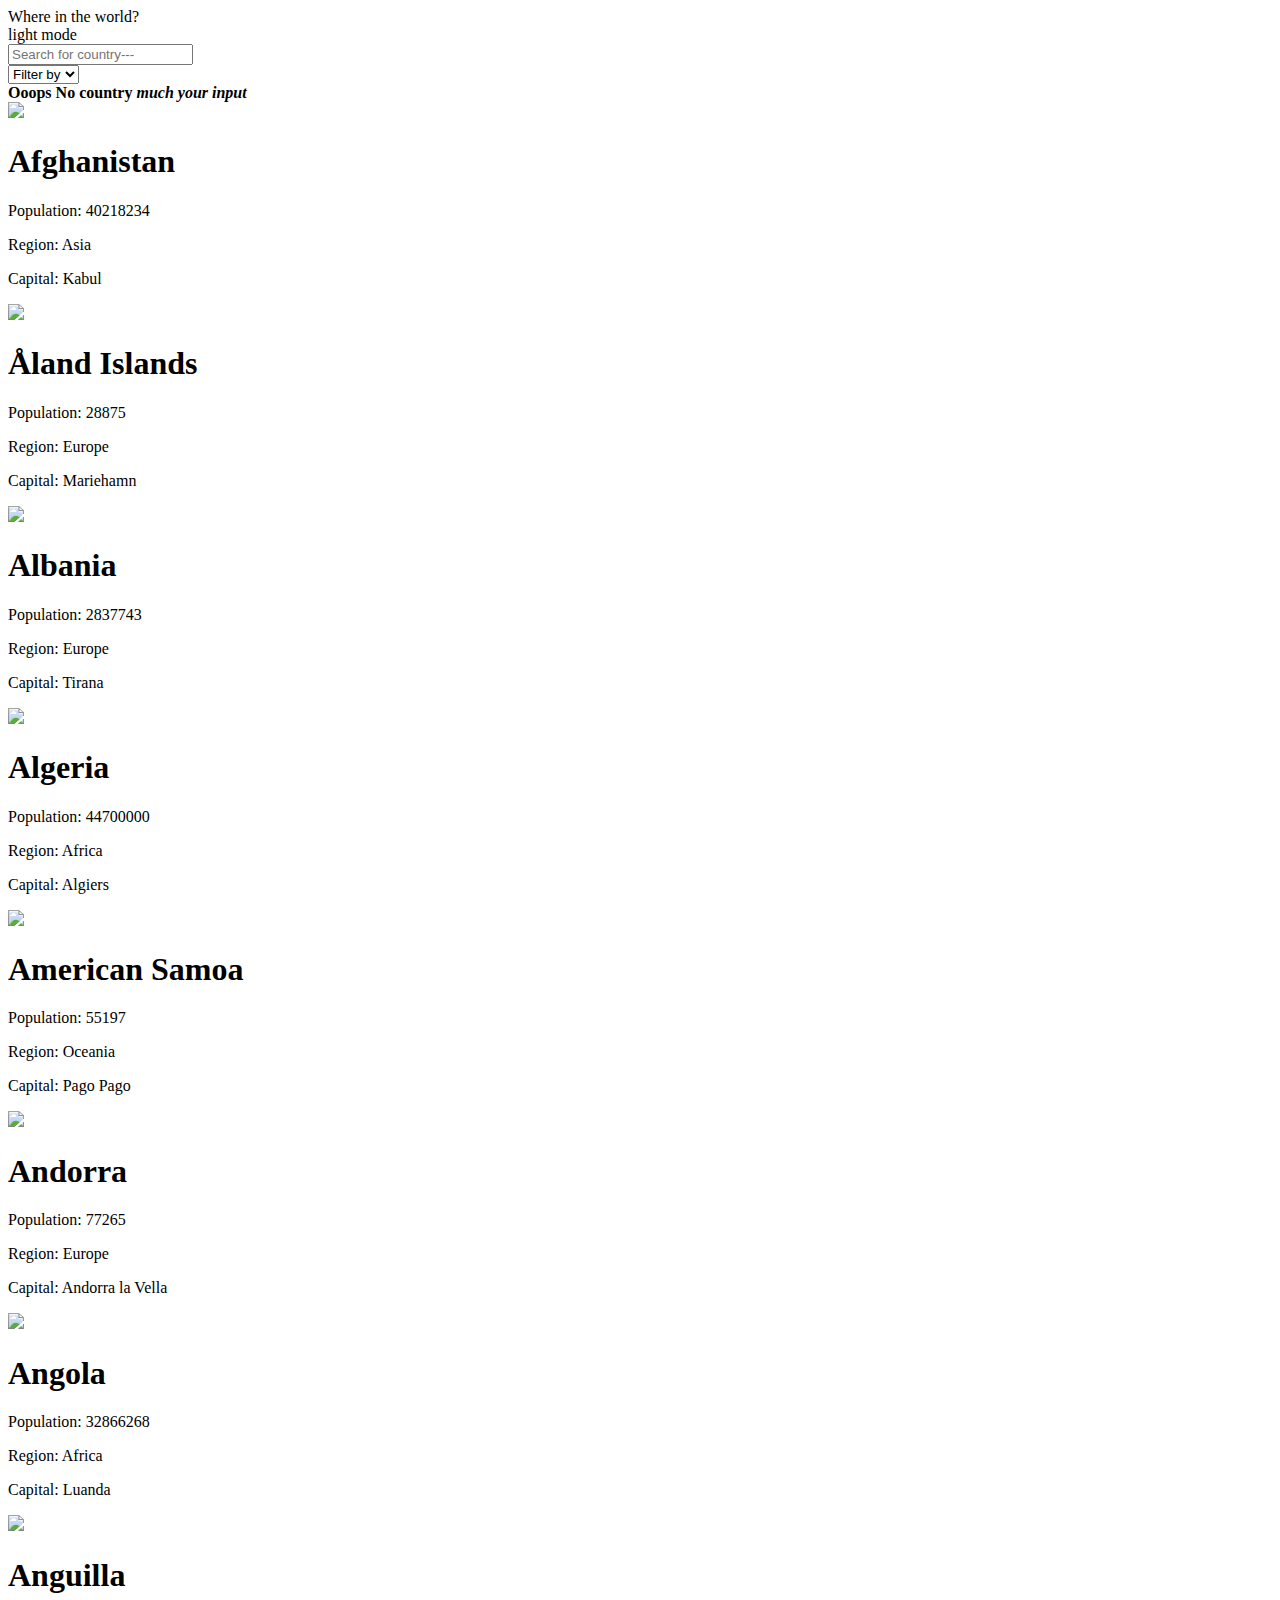
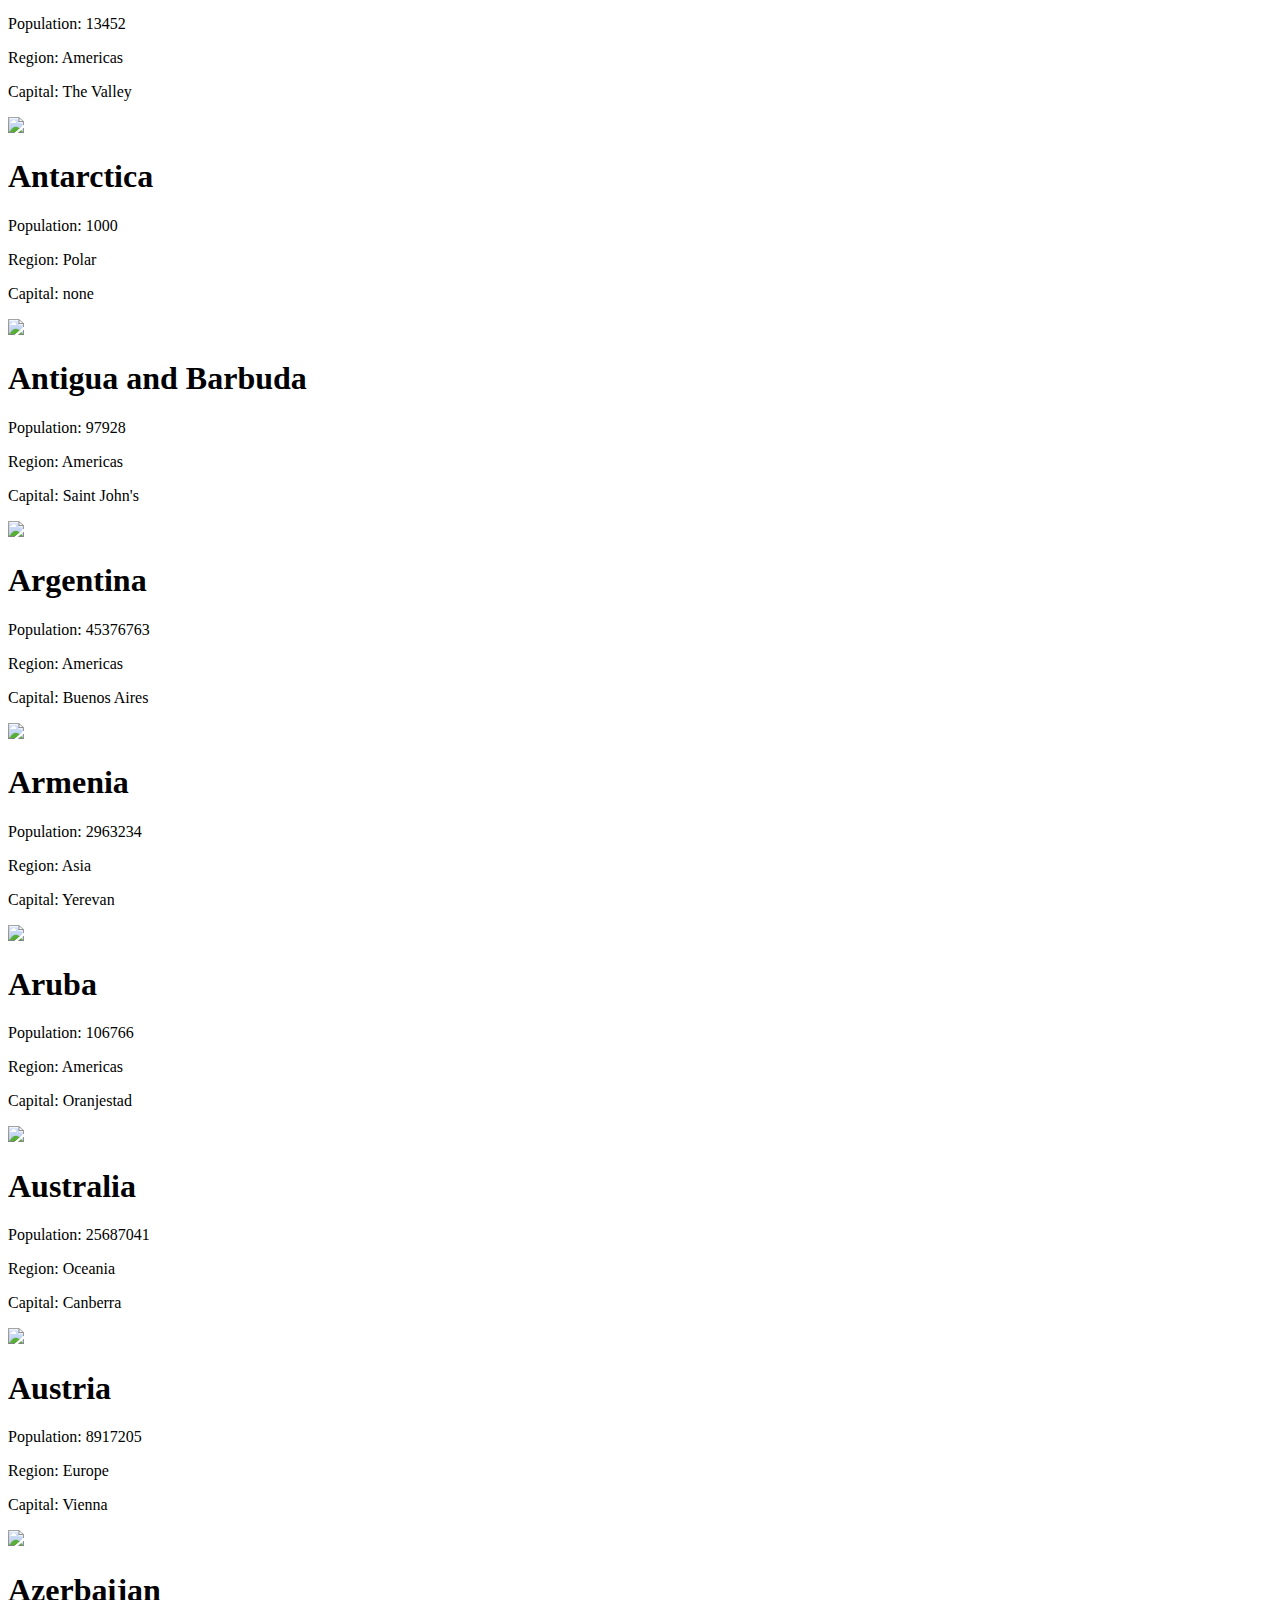
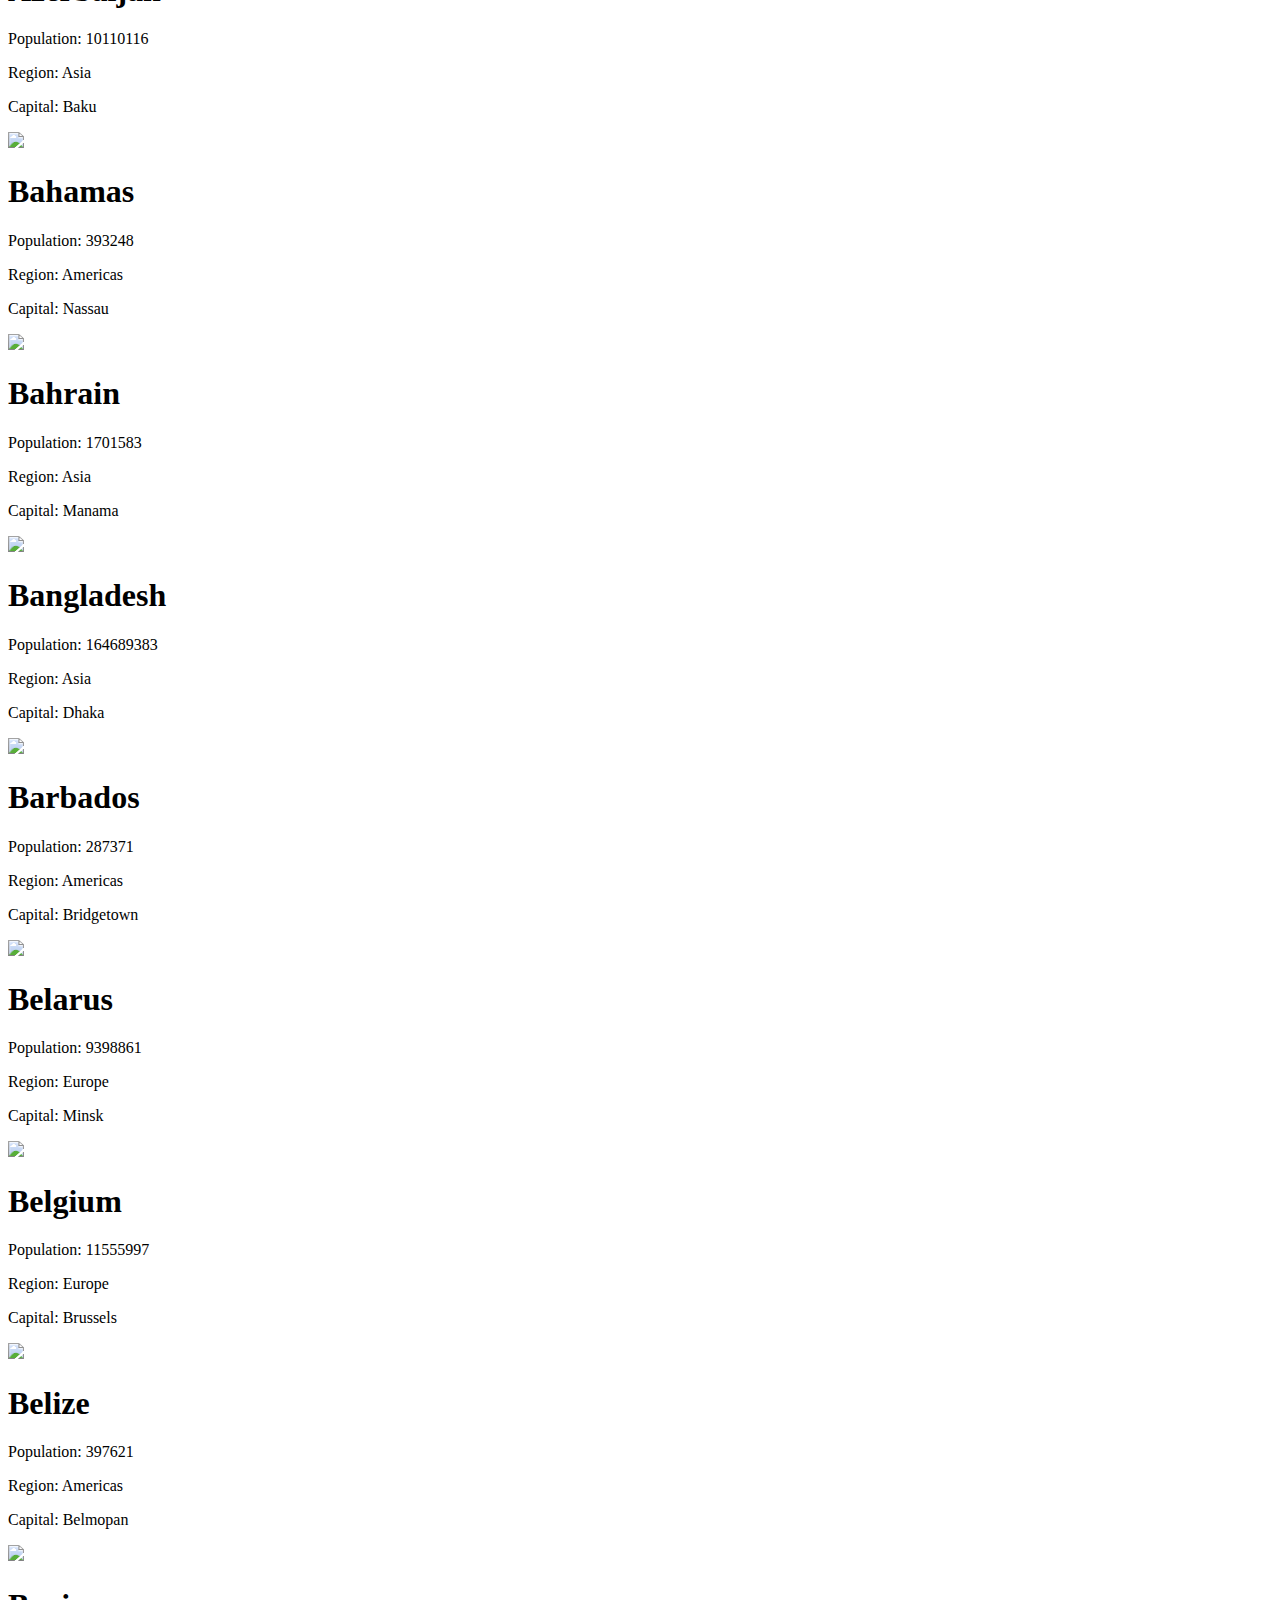
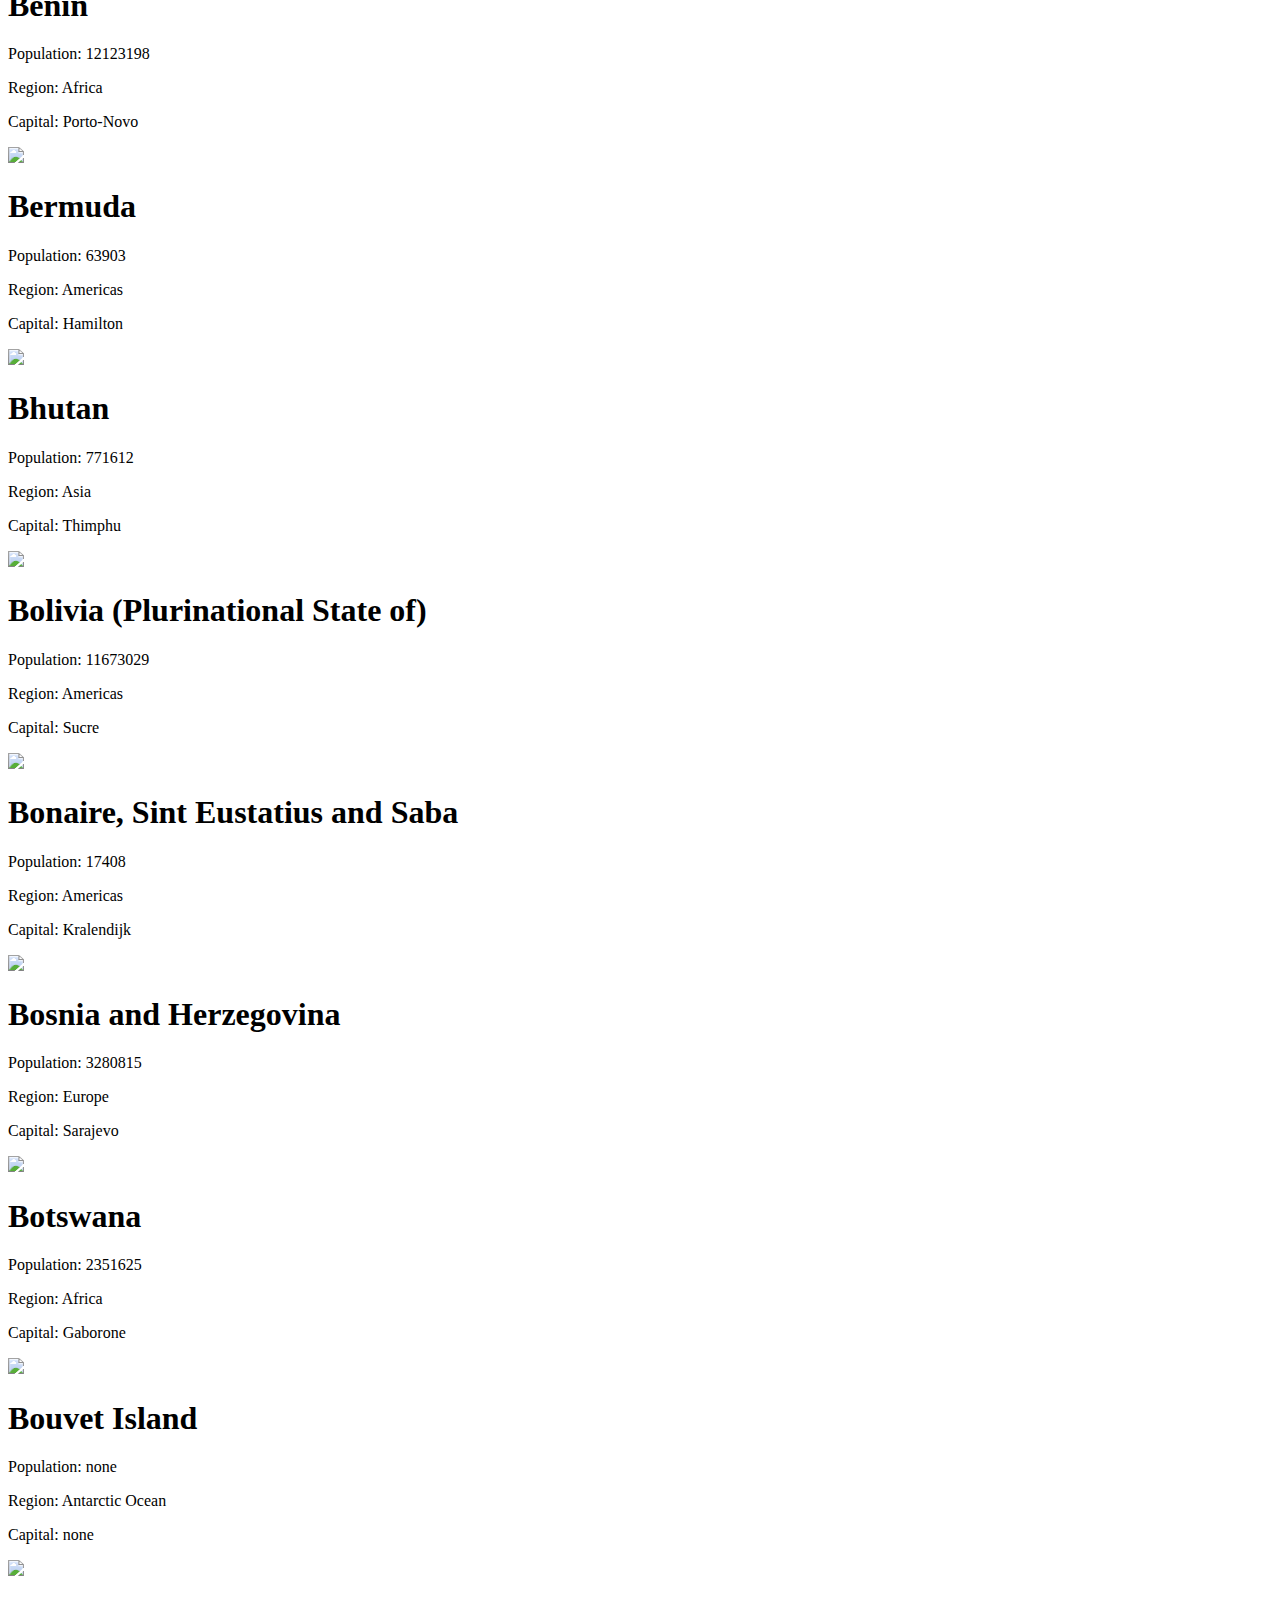
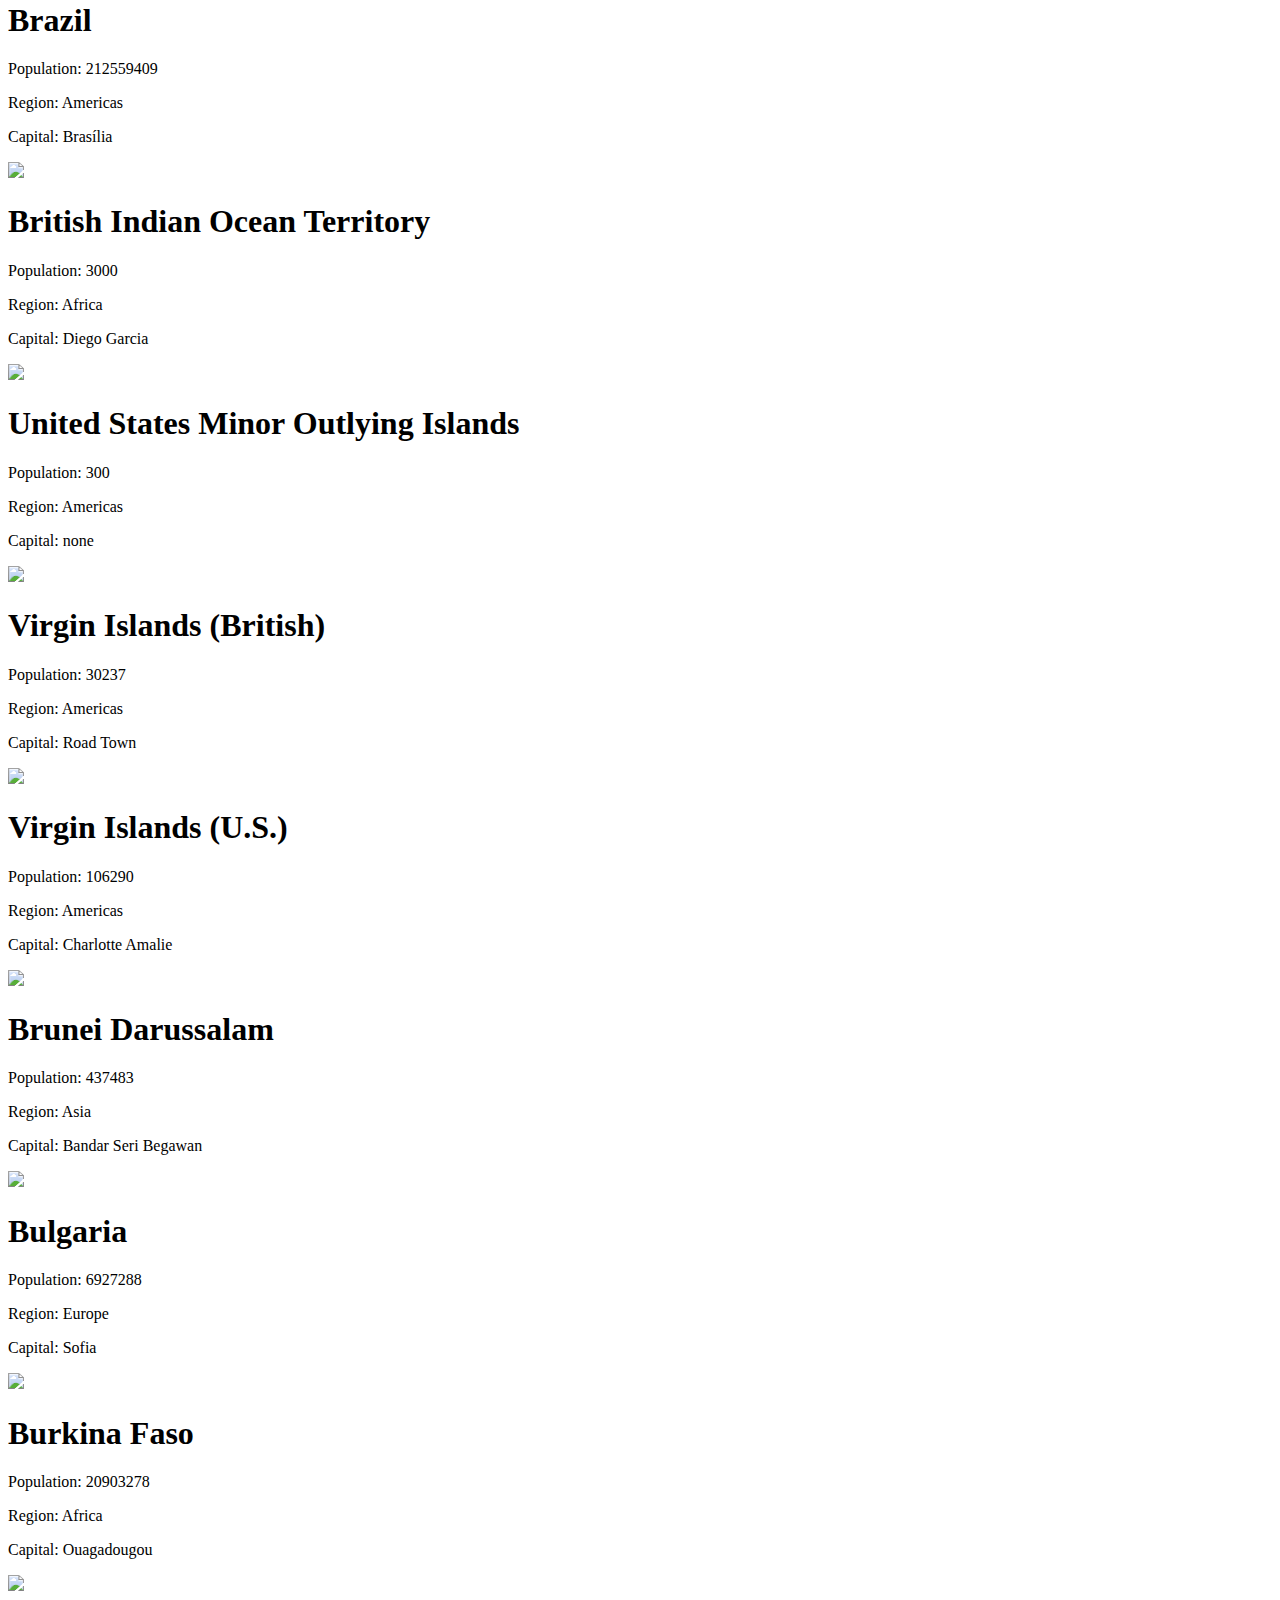
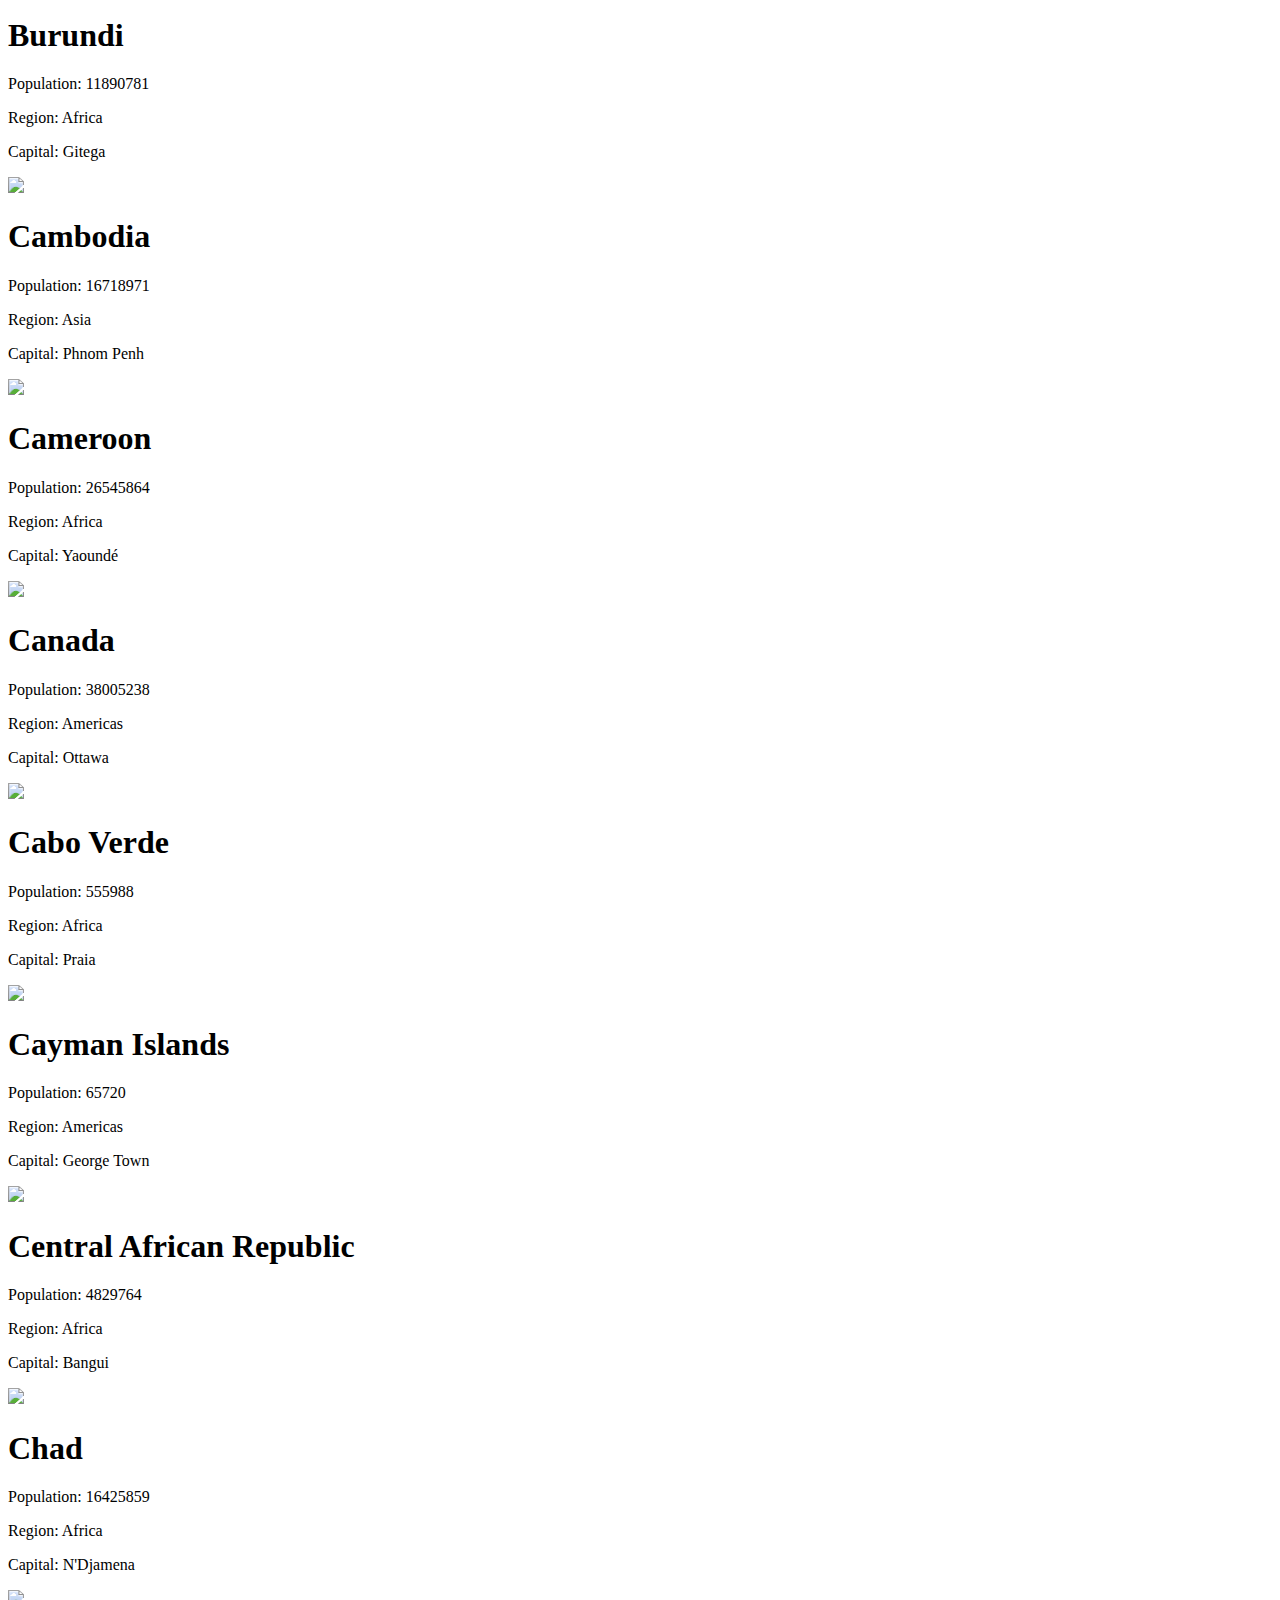
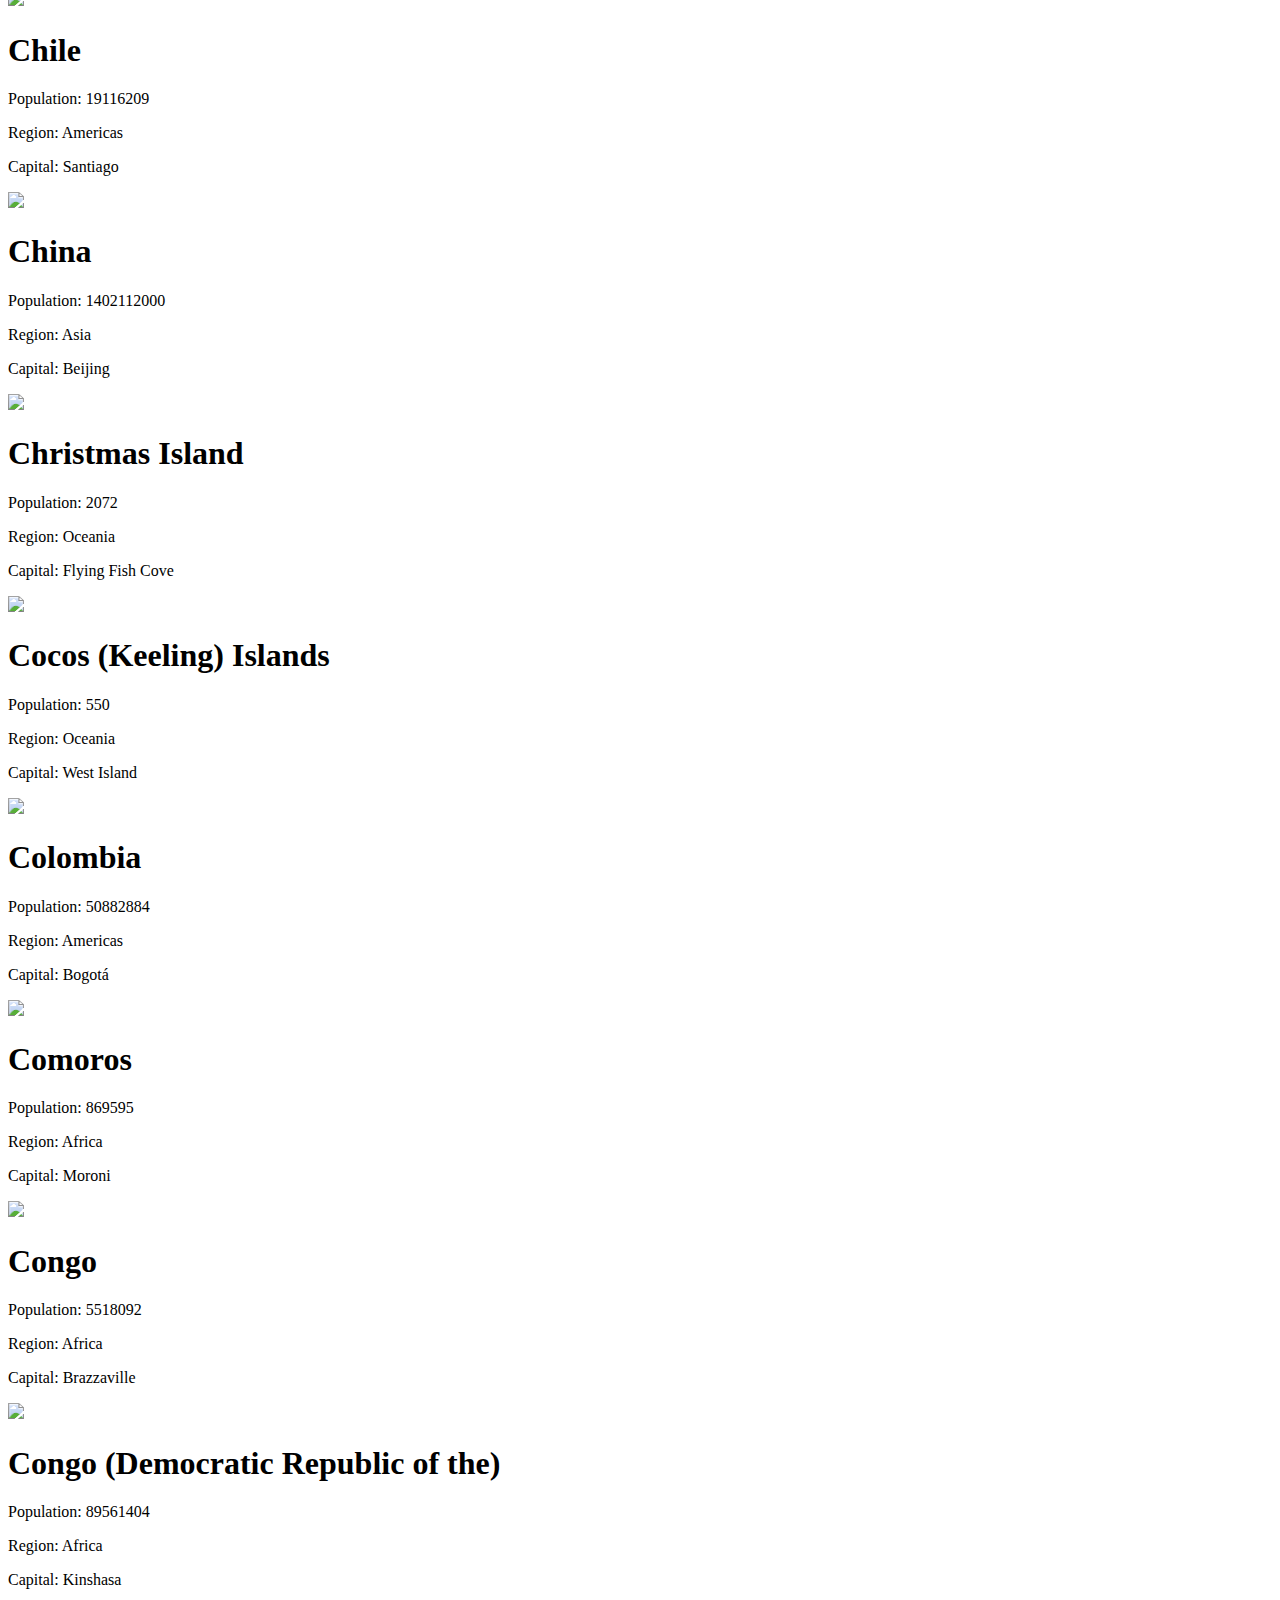
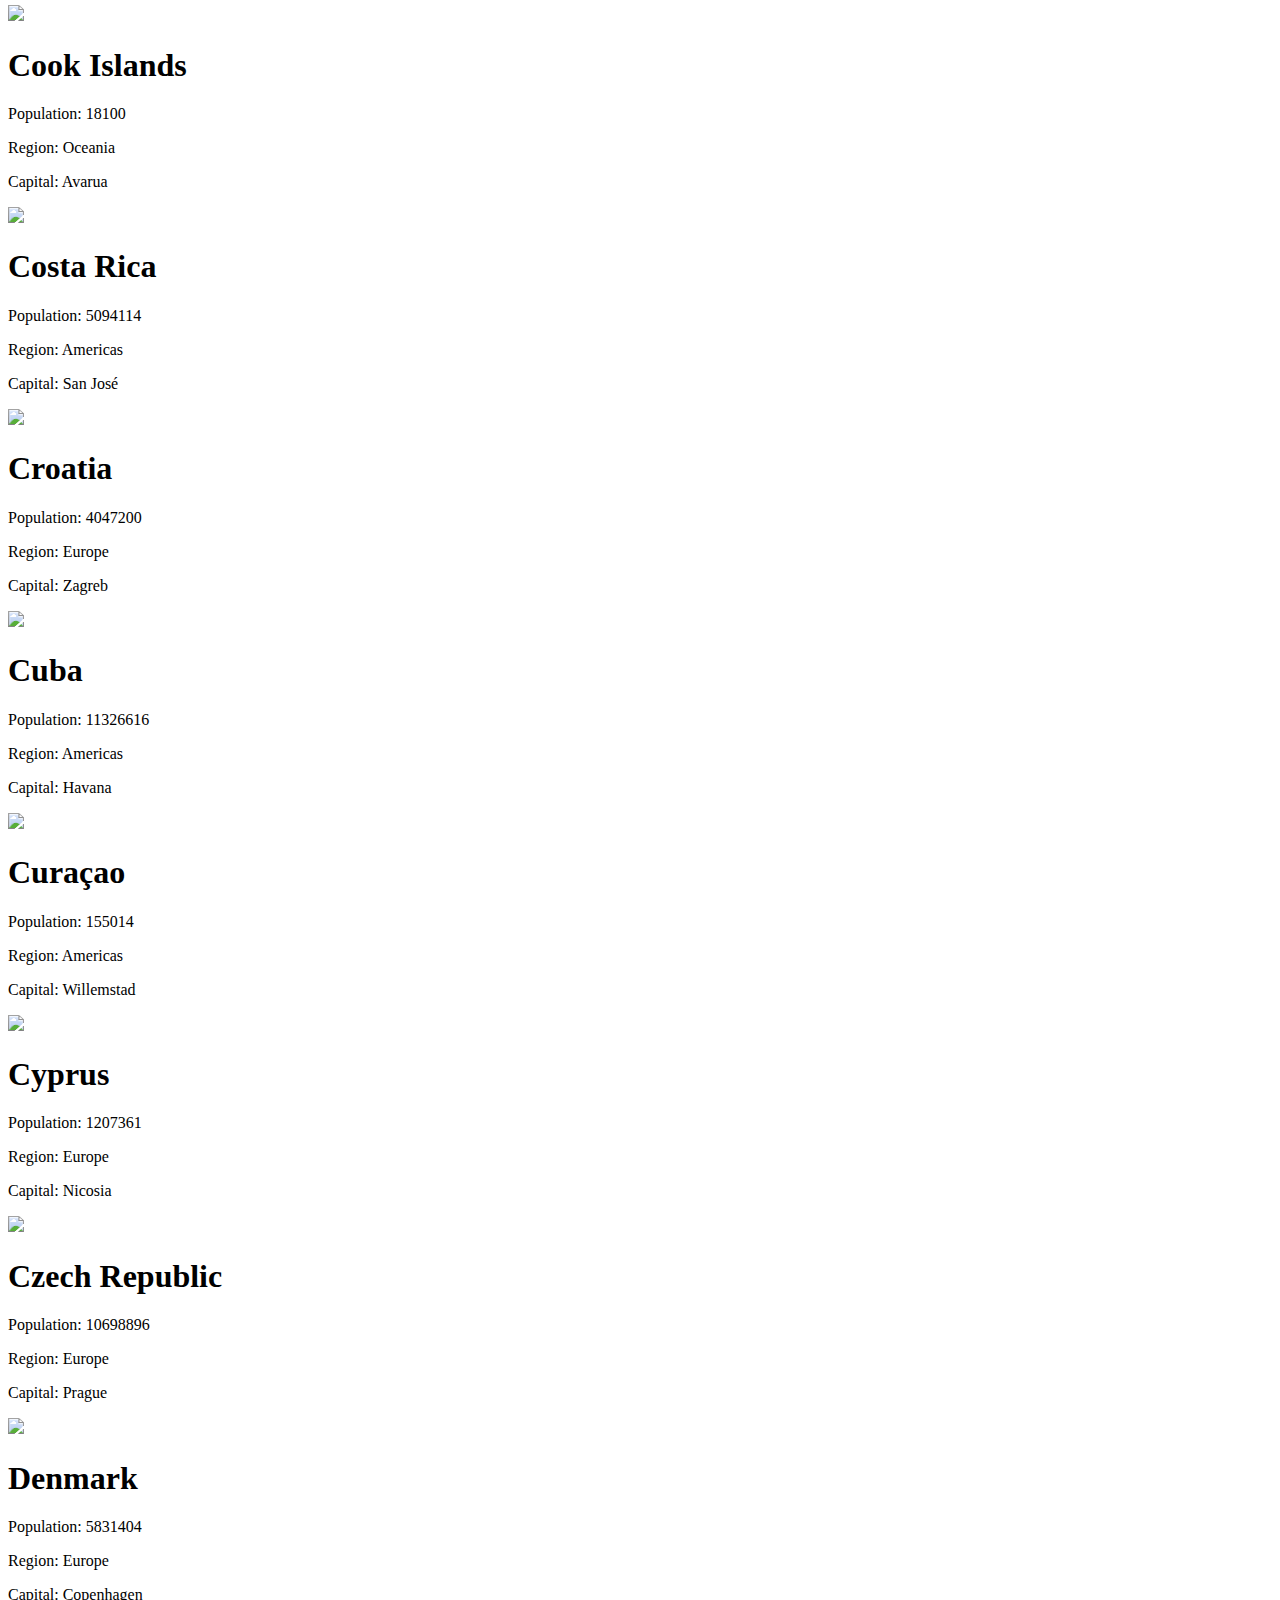
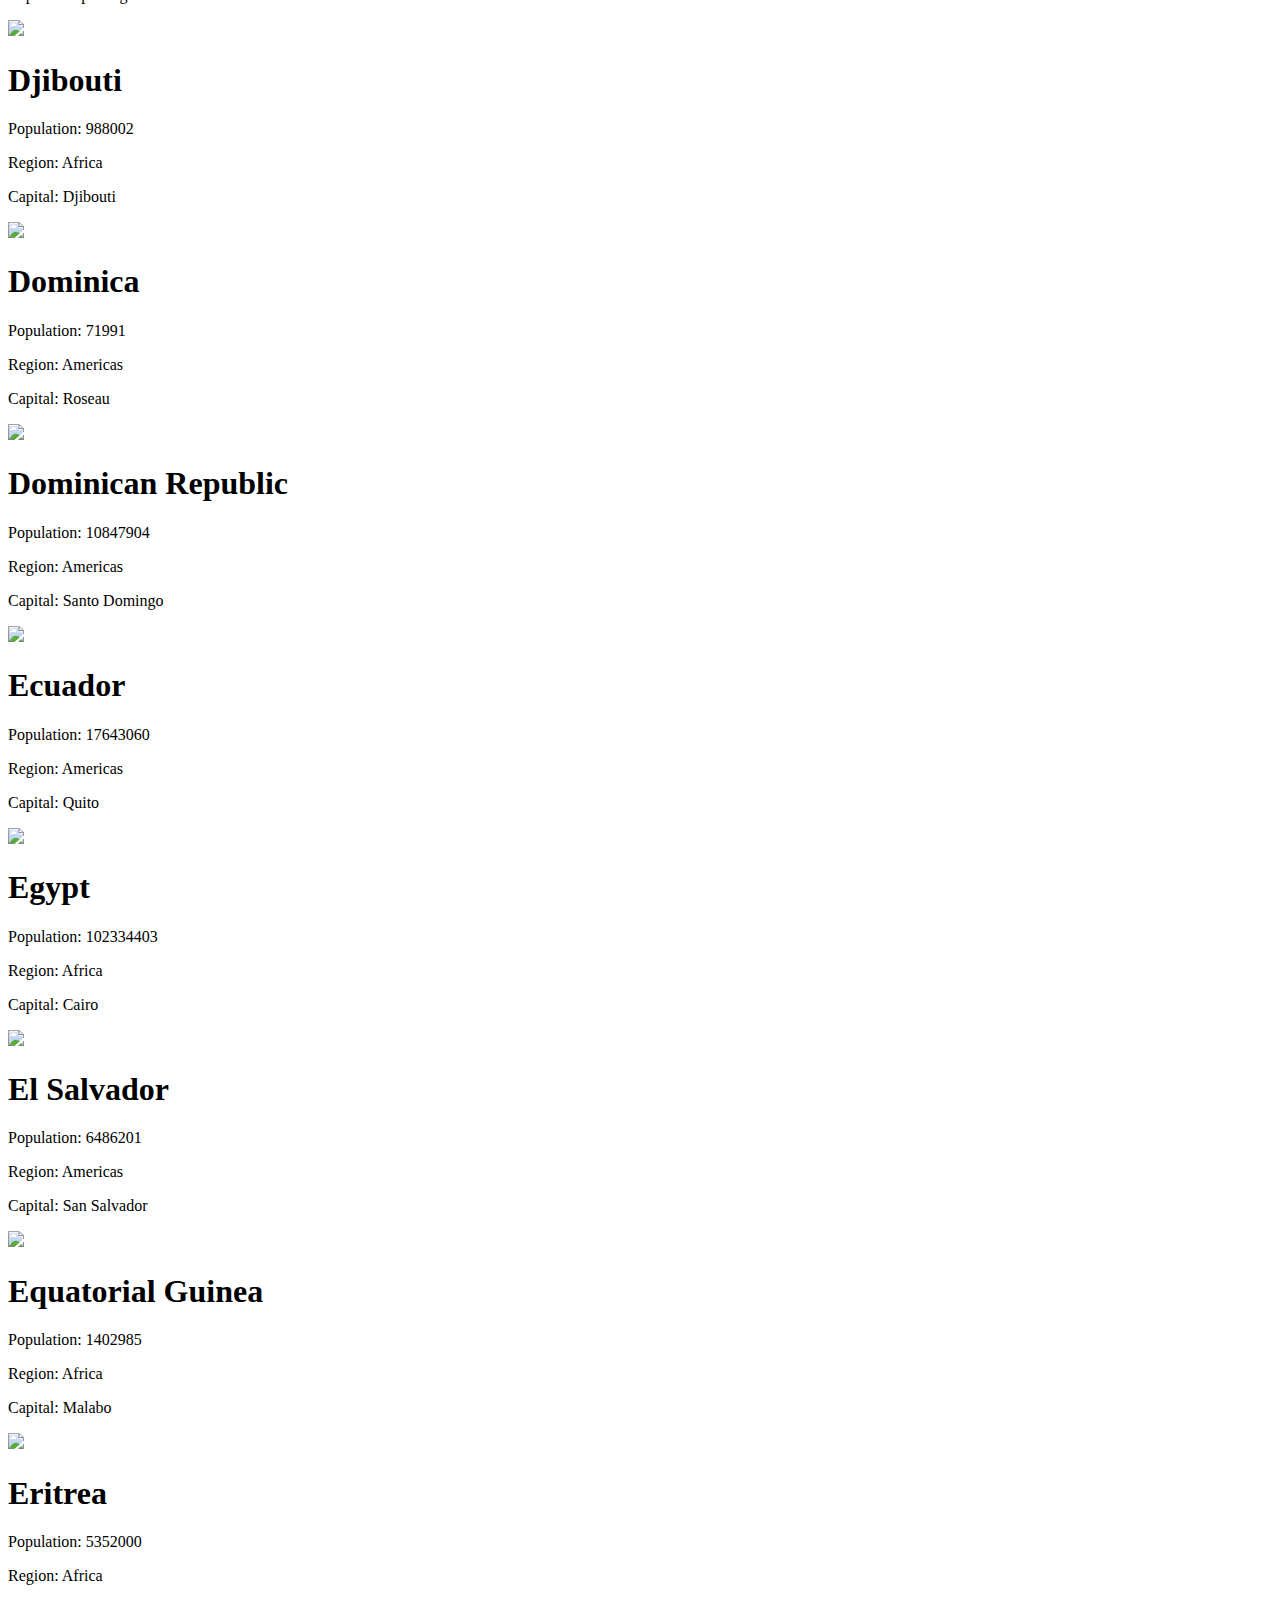
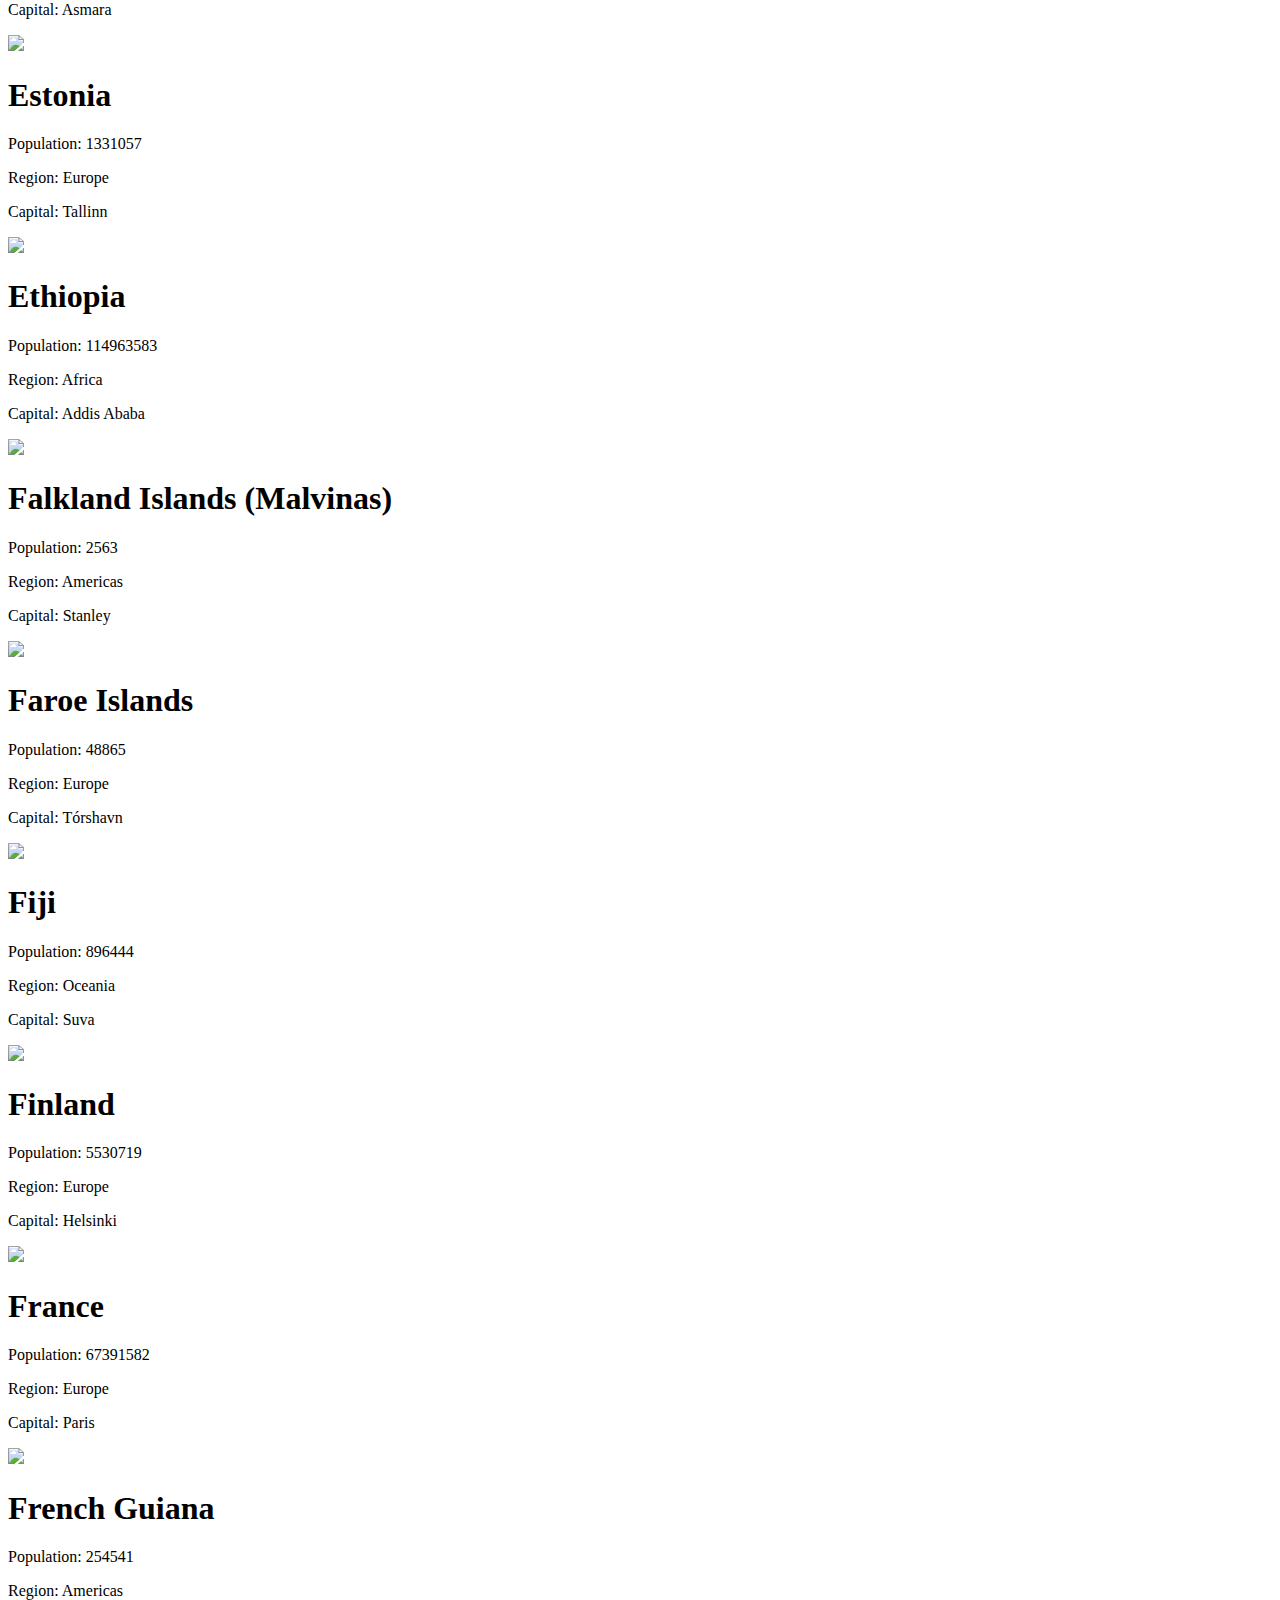
==== index.html @ 0e1330a3 "initial commit" ====
<!DOCTYPE html>
<html lang="en">
<head>
    <meta charset="UTF-8">
    <meta http-equiv="X-UA-Compatible" content="IE=edge">
    <meta name="viewport" content="width=device-width, initial-scale=1.0">
    <link rel="stylesheet" href="style.css">
    <link rel="preconnect" href="https://fonts.googleapis.com">
    <link rel="preconnect" href="https://fonts.gstatic.com" crossorigin>
    <link href="https://fonts.googleapis.com/css2?family=Nunito+Sans:wght@300;600;800&display=swap" rel="stylesheet">
    <title>Countries </title>
    <script src="https://use.fontawesome.com/a7305bf806.js"></script>
</head>
<body class="">
    <!-- ------------------header------------------- -->
     <header role="heading">
        <nav>
            <div class="title">Where in the world?</div>
            <div class="theme" id="theme">
                 <i class="fa fa-sun-o" id="icon"></i> <span><span id="mode">light</span> mode</span>
            </div>
        </nav>
     </header>
     <!-- ----------------------end---------------------- -->

     <!-- ----------------------main content-------------- -->
     <main role="main">
           <div class="container">
              <div class="top">
                <div class="input-group">
                    <i class="fa fa-search"></i>
                    <input type="text" placeholder="Search for country---" id="search">
                </div>
                <div class="input-group " id="filter">
                    <select id="select" name="filter"  >
                        <option >Filter by</option>
                        <option value="Africa" >Africa</option>
                        <option value="Asia">Asia</option>
                        <option value="America">America</option>
                        <option value="Europe">Europe</option>
                      </select>
                </div>
              </div>
              <div class="grid" id="grid">
                 <div class="error" id="error">
                    <strong>Ooops No country <em> much your input</em></strong>
                 </div>
              </div>

           </div>
     </main>
    <!-- ---------------------------------end------------------- -->
    <!-- ---------------footer--------------------------- -->
    <footer role="contentinfo">
        <div class="attribution">
          Challenge by <a href="https://www.frontendmentor.io?ref=challenge" target="_blank">Frontend Mentor</a>. 
          Coded by <a href="#">Ssenyondo Micheal</a>.
        </div>
        </footer>
        <!-- ------------------------------------end------------------ -->
        <!-- ---------------------------js theme----------------- -->
      
        <script src="main.js"></script>

        <script>
  
function createCard(){
     var countries;
    fetch('data.json')
        .then(response =>response.json())
        .then(data =>{
             countries=data;
            for(var i=0;i<countries.length;i++){

                // -----------a-------------

              let cardItem =document.createElement('a');
              cardItem.classList.add('card');

              if(countries[i].name) {
                cardItem.id=countries[i].name;
              }

              cardItem.setAttribute('src','details.html')
              cardItem.setAttribute('onClick',"goTo(this.id)")
              // ---------------image adding it-------------
              let cardimage=document.createElement('img');
              cardimage.classList.add('image');

              if(countries[i].flags) {
                 cardimage.setAttribute('src',countries[i].flags.png);

                }
              cardItem.insertAdjacentElement('afterbegin',cardimage);

              // ---------------content div-------------
              let cardContent =document.createElement('div');
              cardContent.classList.add('content');

              // --------name------------
              let cardName =document.createElement('h1');
              cardName.classList.add('name');

              if(countries[i].name){
              cardName.innerHTML=countries[i].name;
              }

             cardContent.insertAdjacentElement('afterbegin',cardName);

              // -------------info div ----------------
              let cardInfo =document.createElement('div');
              cardInfo.classList.add('info');

              // --------------p--------------

              var cardp =document.createElement('p');
              cardp.classList.add('population');

              if(countries[i].population) {
                  cardp.innerHTML ='Population: <span id="population">'+ countries[i].population +'</span>';
                }else{
                  cardp.innerHTML='Population: <span id="population"> none </span>';
                }

              cardInfo.insertAdjacentElement('afterbegin',cardp);

              // --------------p--------------

              var cardp =document.createElement('p');
              cardp.classList.add('region');

              if(countries[i].region) {
                 cardp.innerHTML ='Region: <span id="region">'+countries[i].region+'</span>';
                }else{
                  cardp.innerHTML='Region: <span id="region"> none</span>'
                }
              cardInfo.insertAdjacentElement('beforeend',cardp);

              // --------------p--------------
              var tom='tom';
              var cardp =document.createElement('p');
              cardp.classList.add('capital');

              if(countries[i].capital) {
                 cardp.innerHTML ='Capital: <span id="capital">'+ countries[i].capital +'</span>';
                }else{
                  cardp.innerHTML='Capital: <span id="capital"> none </span>';
                }
              cardInfo.insertAdjacentElement('beforeend',cardp);

              cardContent.insertAdjacentElement('beforeend',cardInfo);
              cardItem.insertAdjacentElement('beforeend',cardContent);

              

              let grid =document.getElementById('grid');
              grid.appendChild(cardItem);
                    
            }
        
    });    

}


createCard()


let search =document.getElementById('search')
search.addEventListener('keyup',e=>{
    let value =e.target.value;
    if(value){
        for (let i = 0; i < countryNames.length; i++) {
            if(! countryNames[i].toLowerCase().includes(value.toLowerCase()) && ! region[i].toLowerCase().includes(value.toLowerCase()) && ! subregion[i].toLowerCase().includes(value.toLowerCase())){
                let card=document.getElementById(countryNames[i])
                card.classList.add('hide');
               
            }
            
        }
        let cards =document.getElementsByClassName('card');
        var hiden =0;
        for (let i = 0; i < cards.length; i++) {
            if(cards[i].classList.contains('hide')){
                hiden +=1;
                
                if(hiden==cards.length){
                    let error1 =document.getElementById('error');
                    error1.style.display='block';
                    
                }
            }
        }
    }else{
        for (let i = 0; i < countryNames.length; i++) {
            
            let card=document.getElementById(countryNames[i])
            card.classList.remove('hide');
           let error1 =document.getElementById('error');
           error1.style.display='none';  
            
        }
    }
               
    
});


let select = document.getElementById('select');

select.addEventListener('click',e=>{
    var value=e.target.value;
    for (let i = 0; i < countryNames.length; i++) {
            
            let card=document.getElementById(countryNames[i])
            card.classList.remove('hide');
          
        }
    
    if( value !='Filter by'){
        for (let i = 0; i < countryNames.length; i++) {
            if(! region[i].toLowerCase().includes(value.toLowerCase())){
                let card=document.getElementById(countryNames[i])
                card.classList.add('hide');
               
            }
            
        }
        
    }


  });

        </script>

</body>
</html>
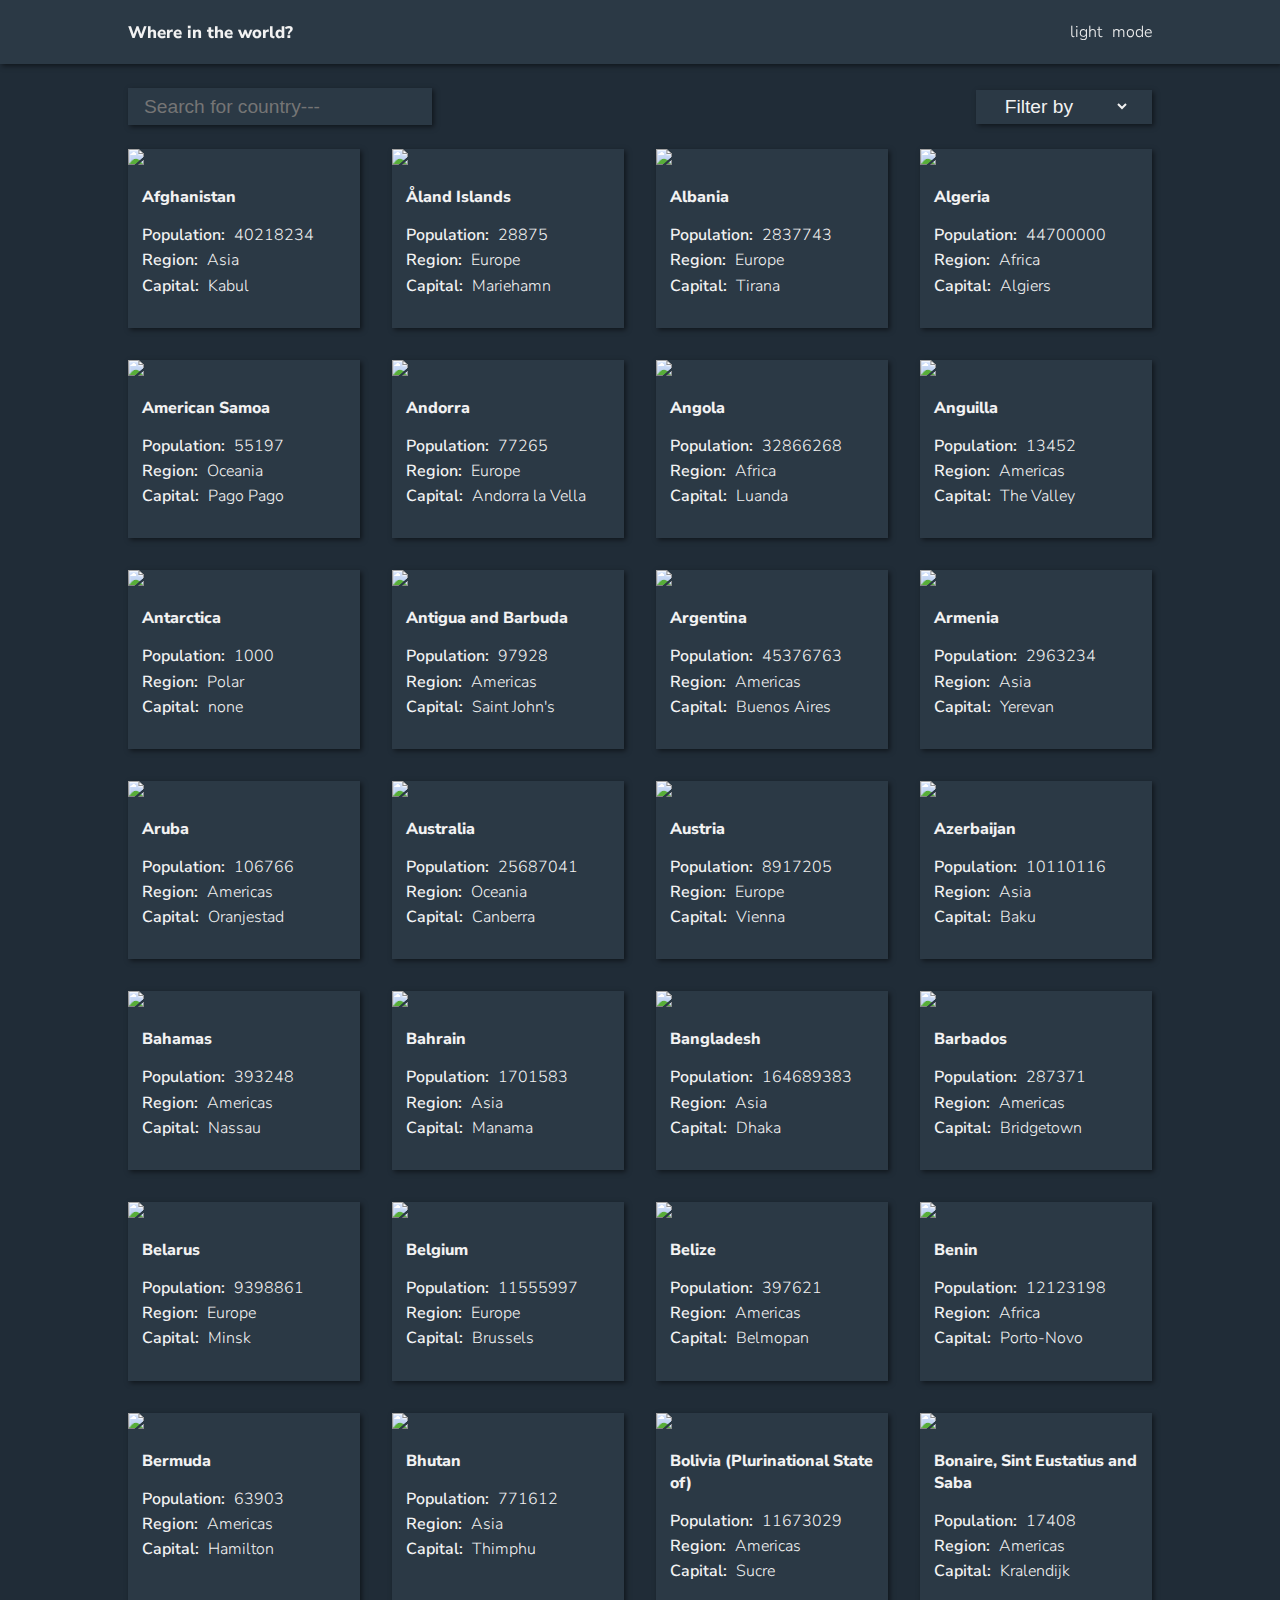
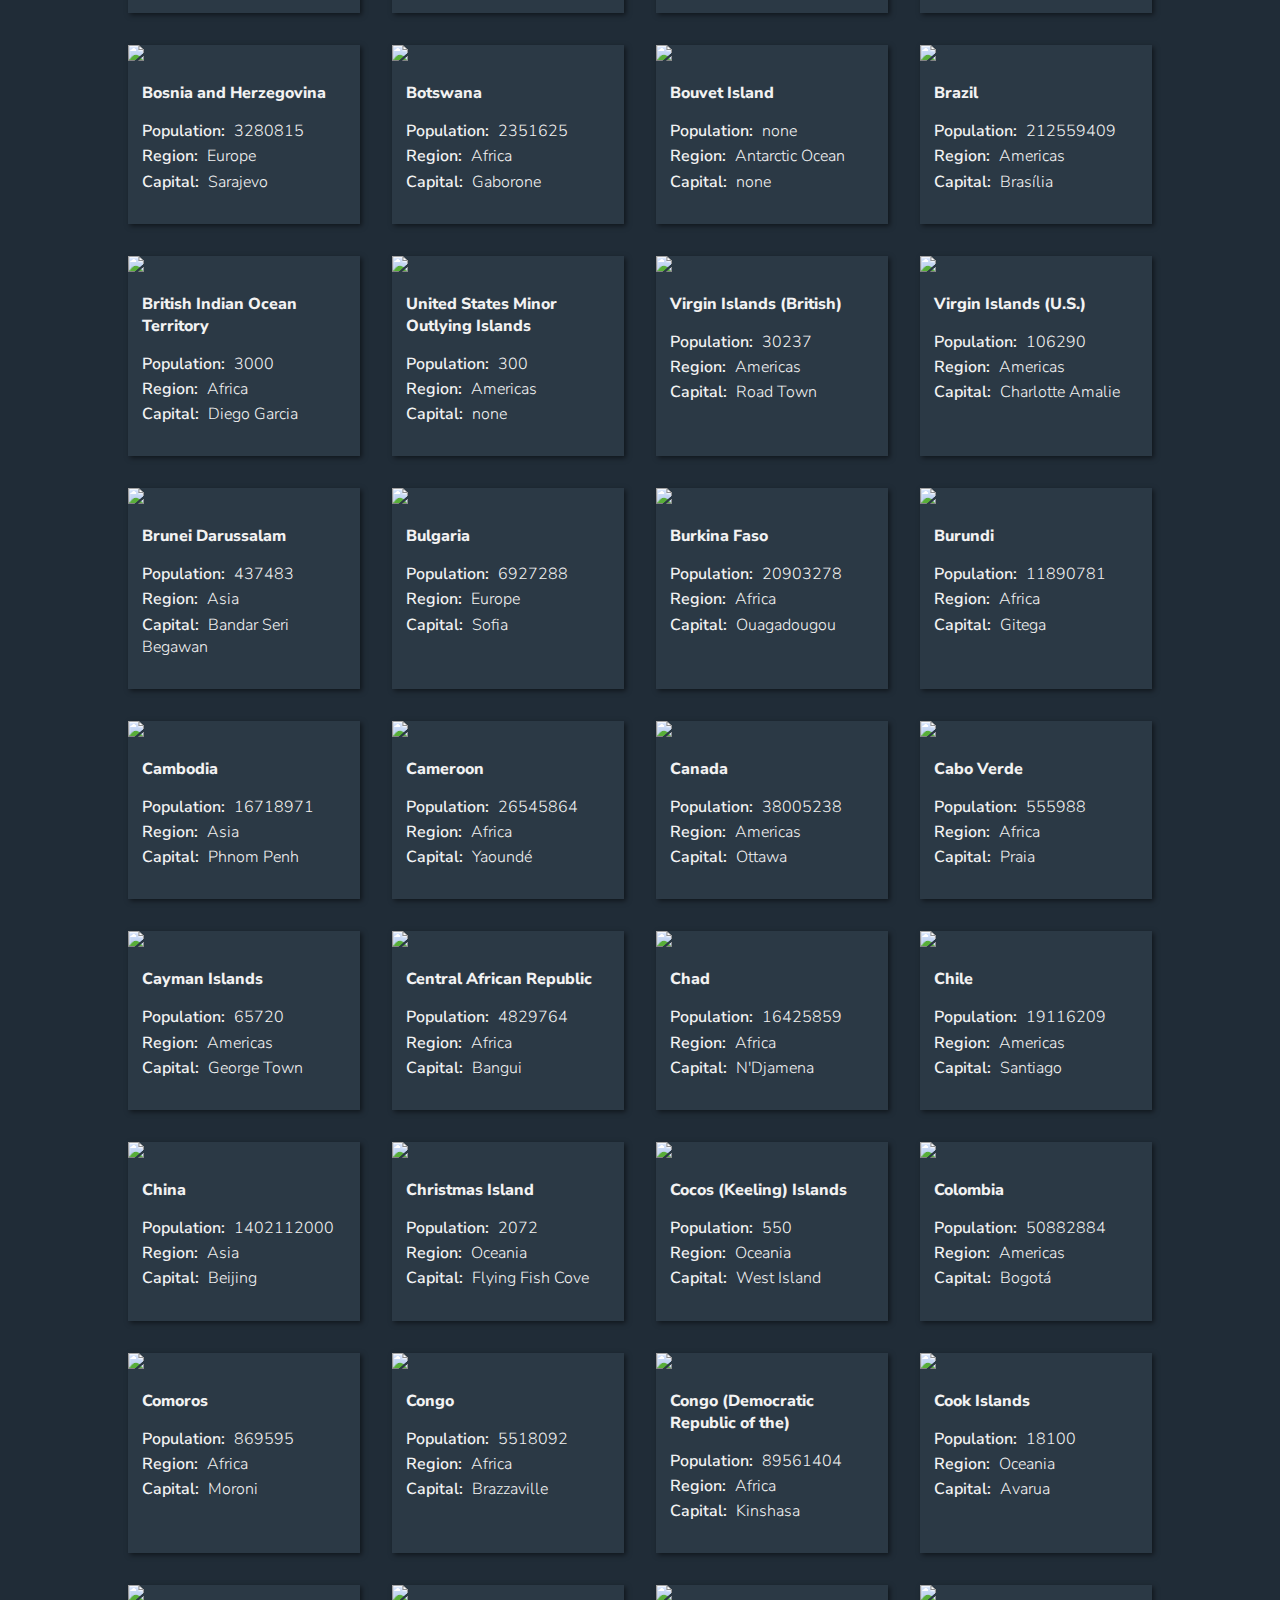
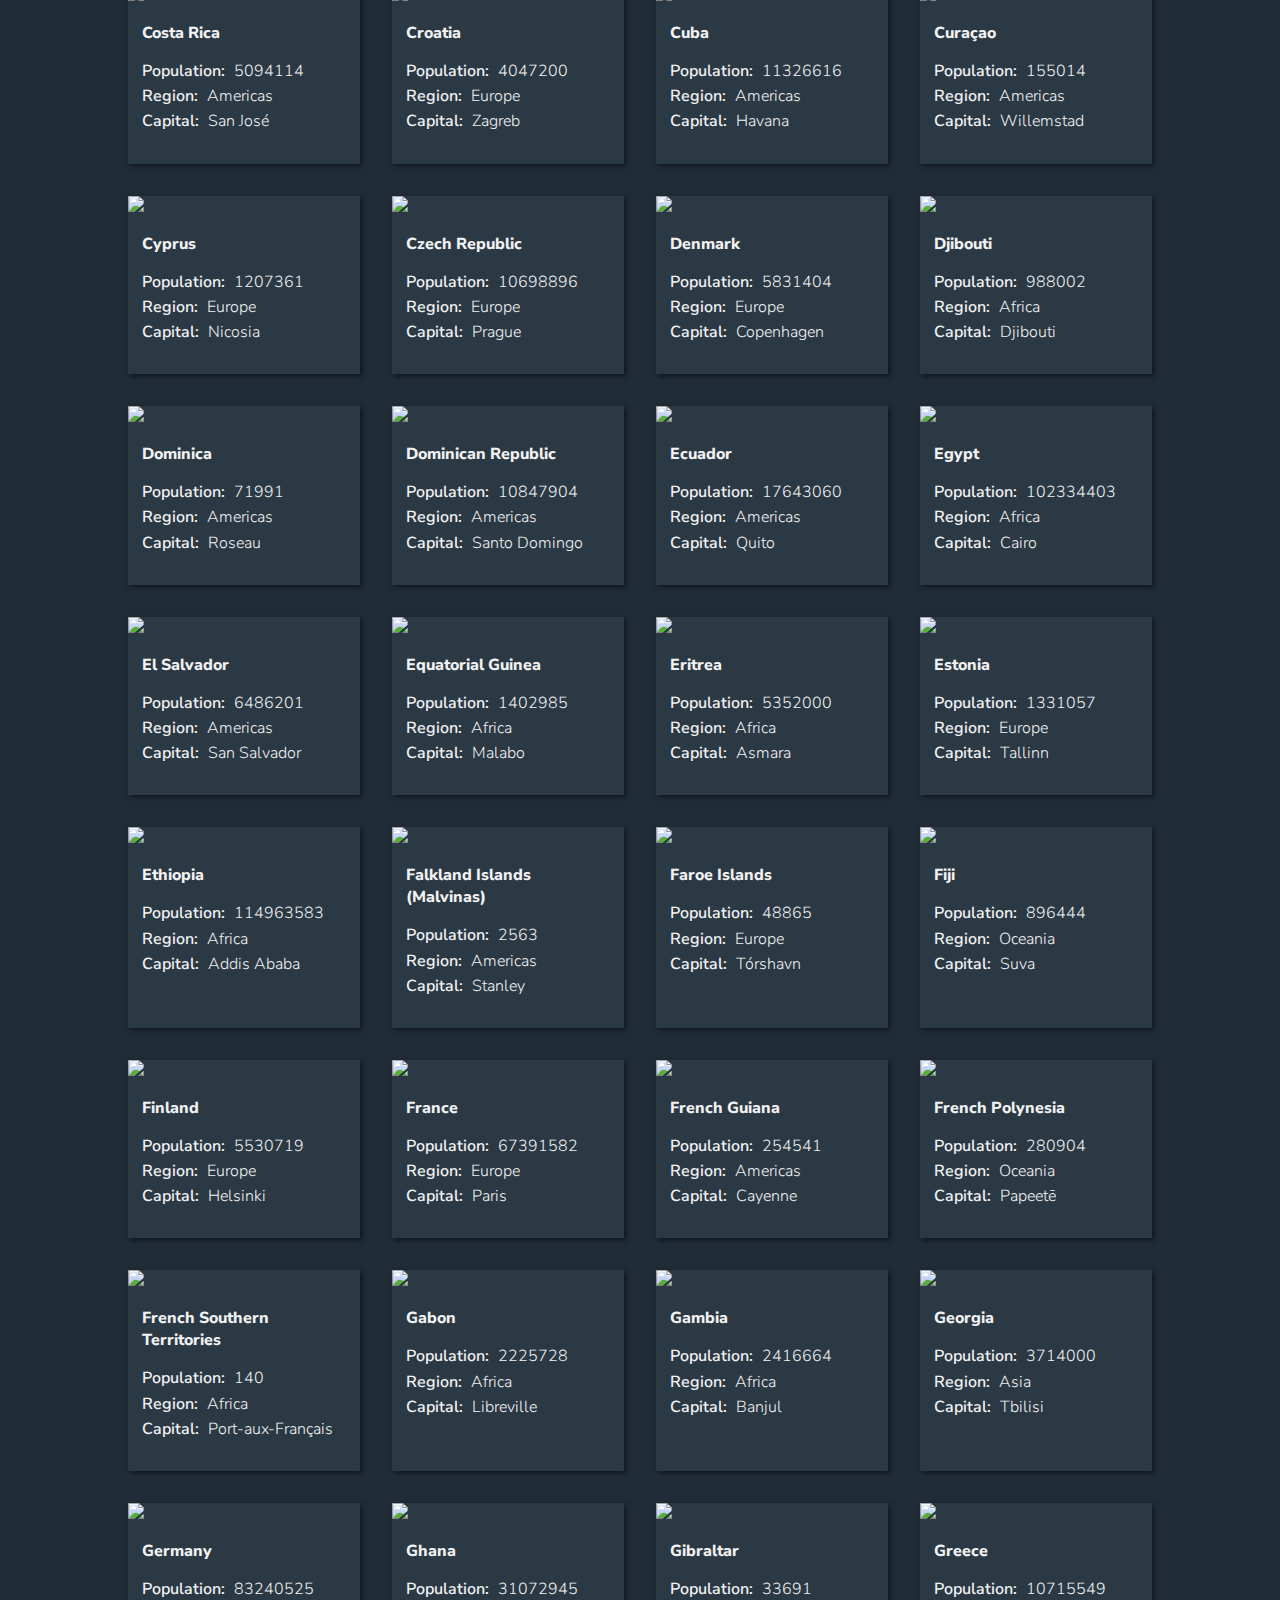
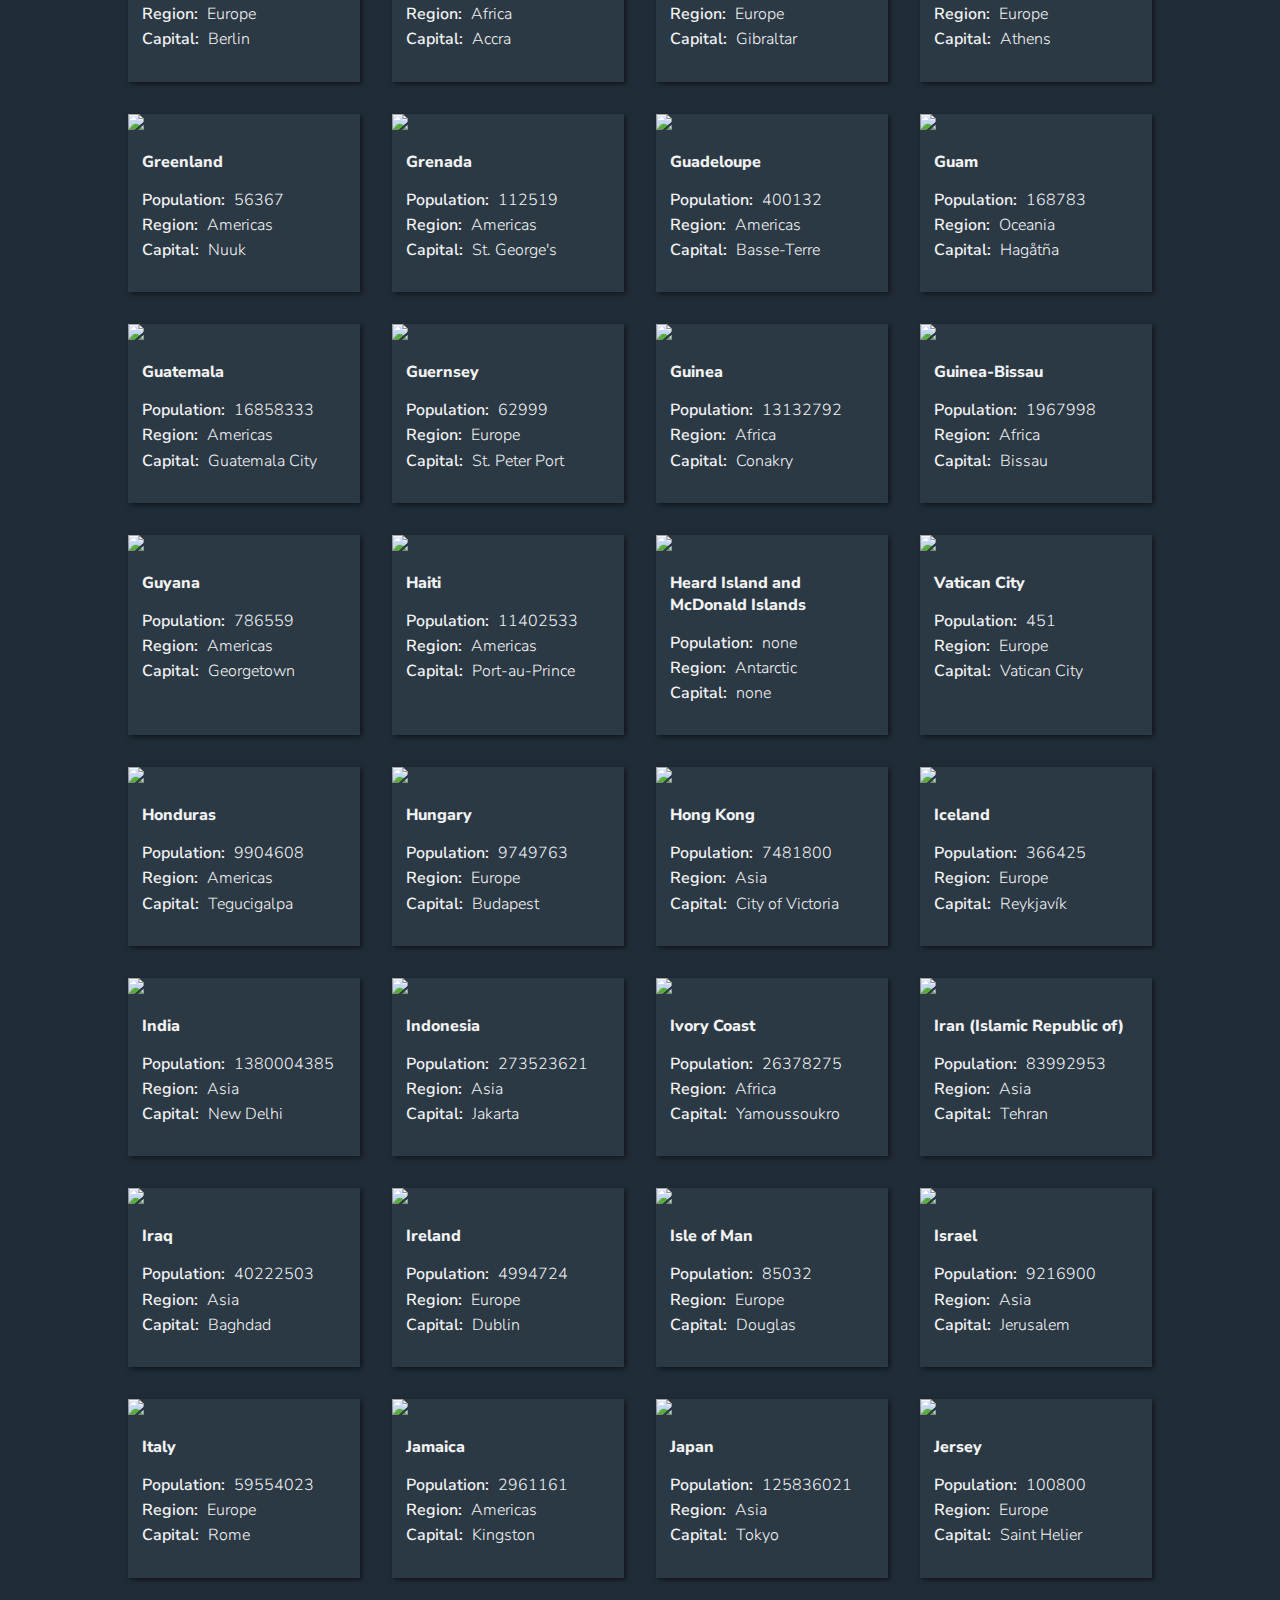
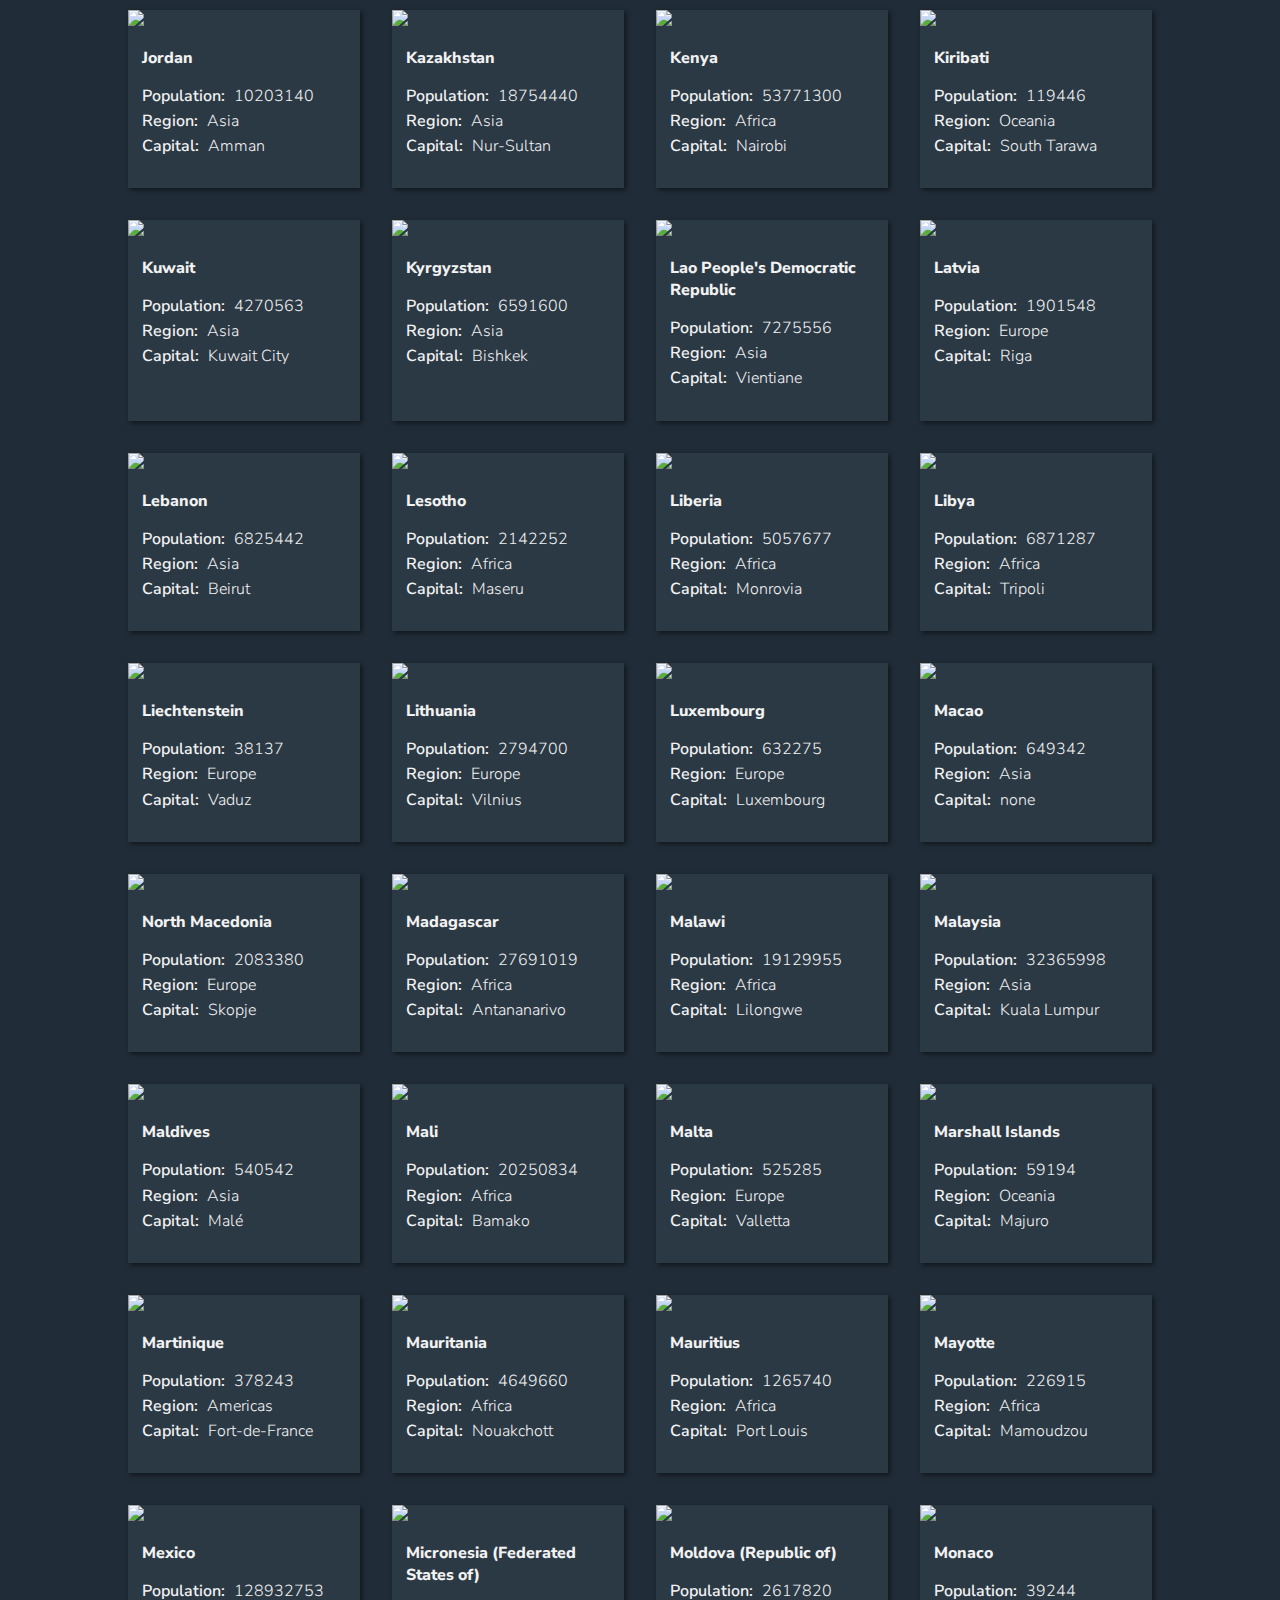
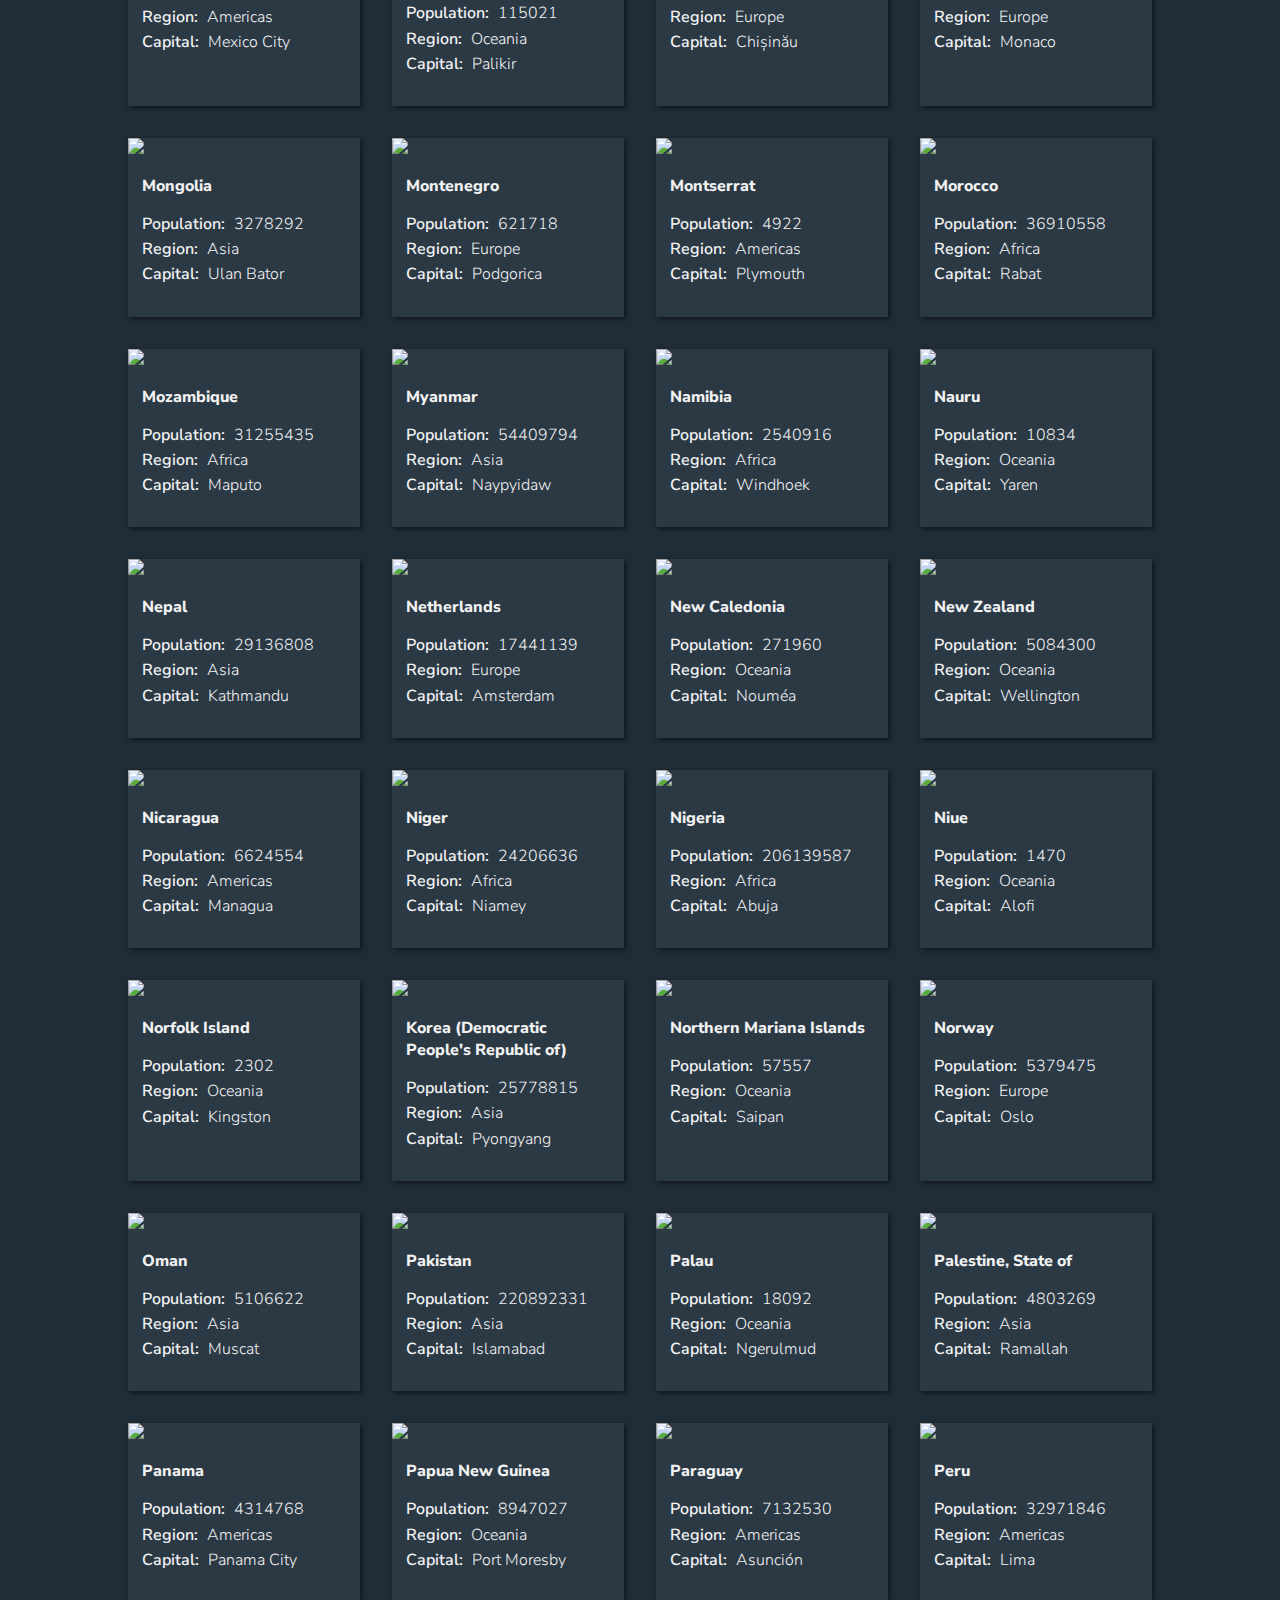
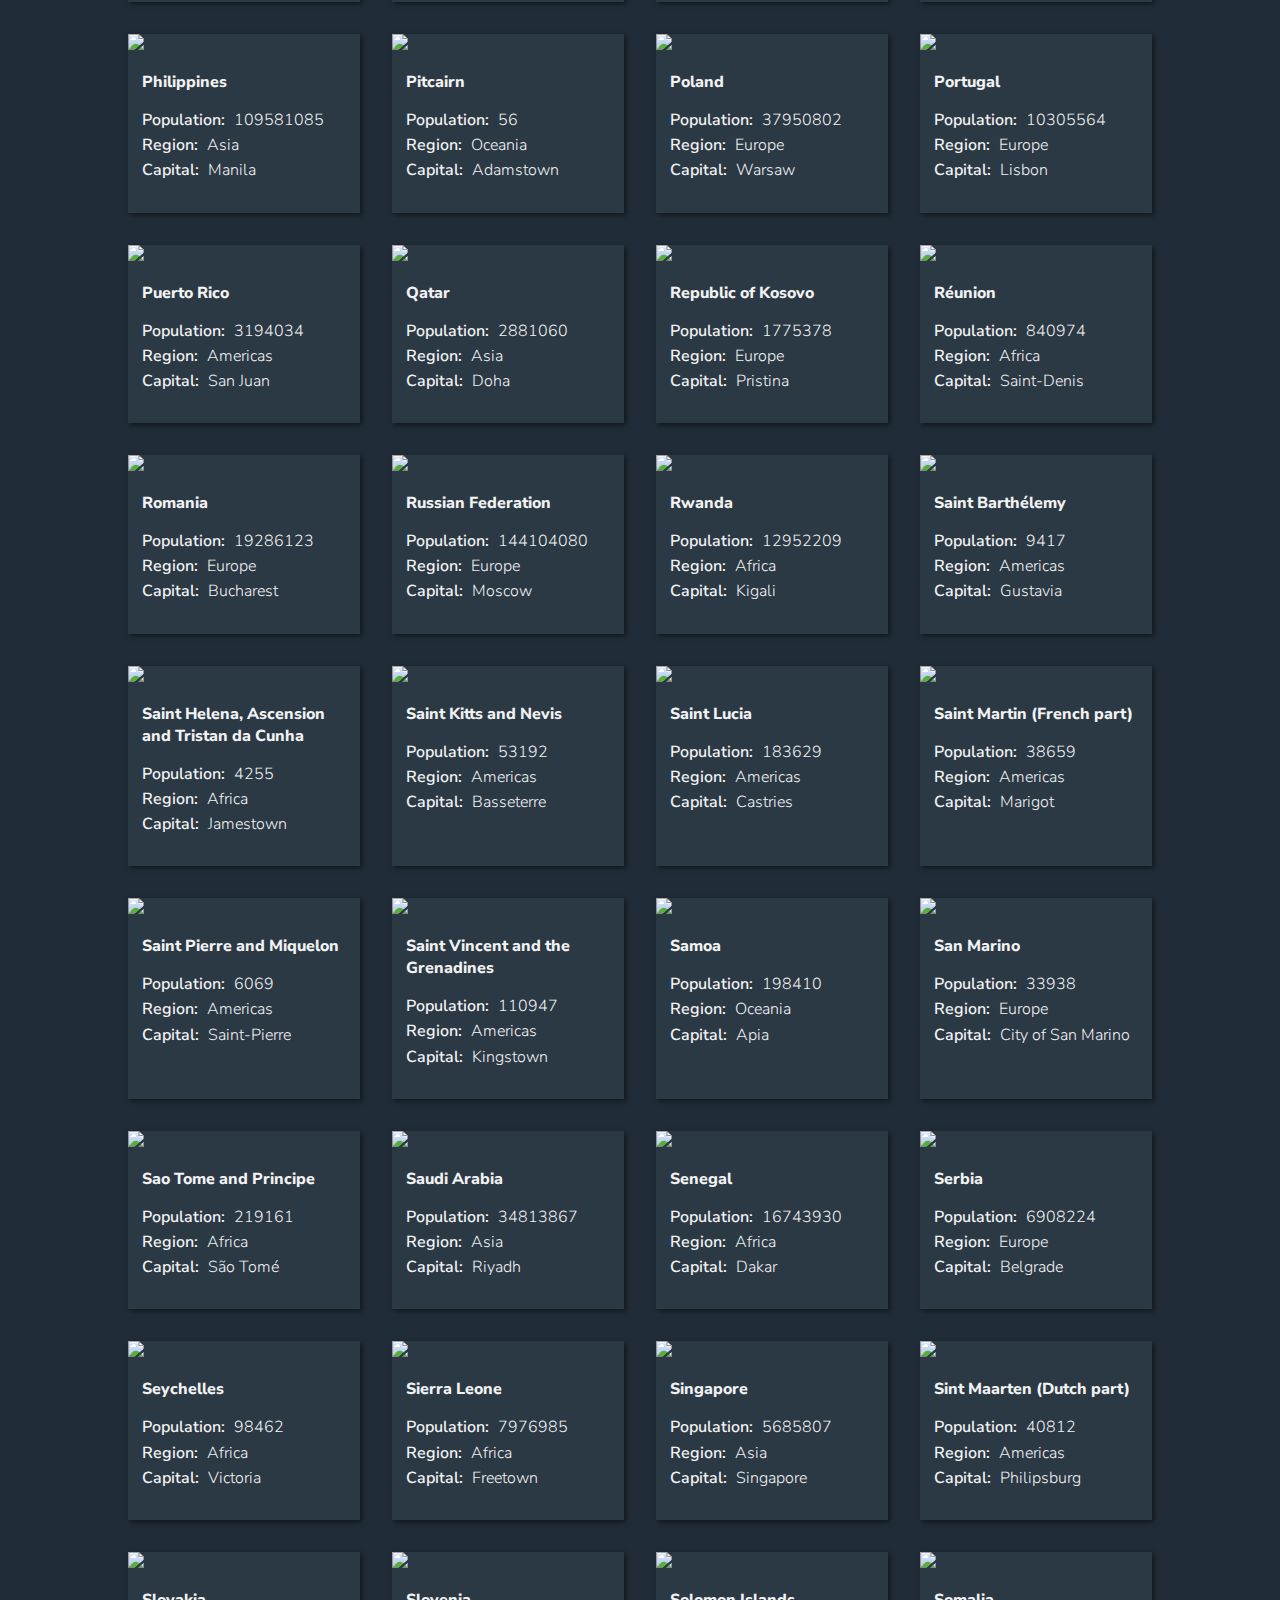
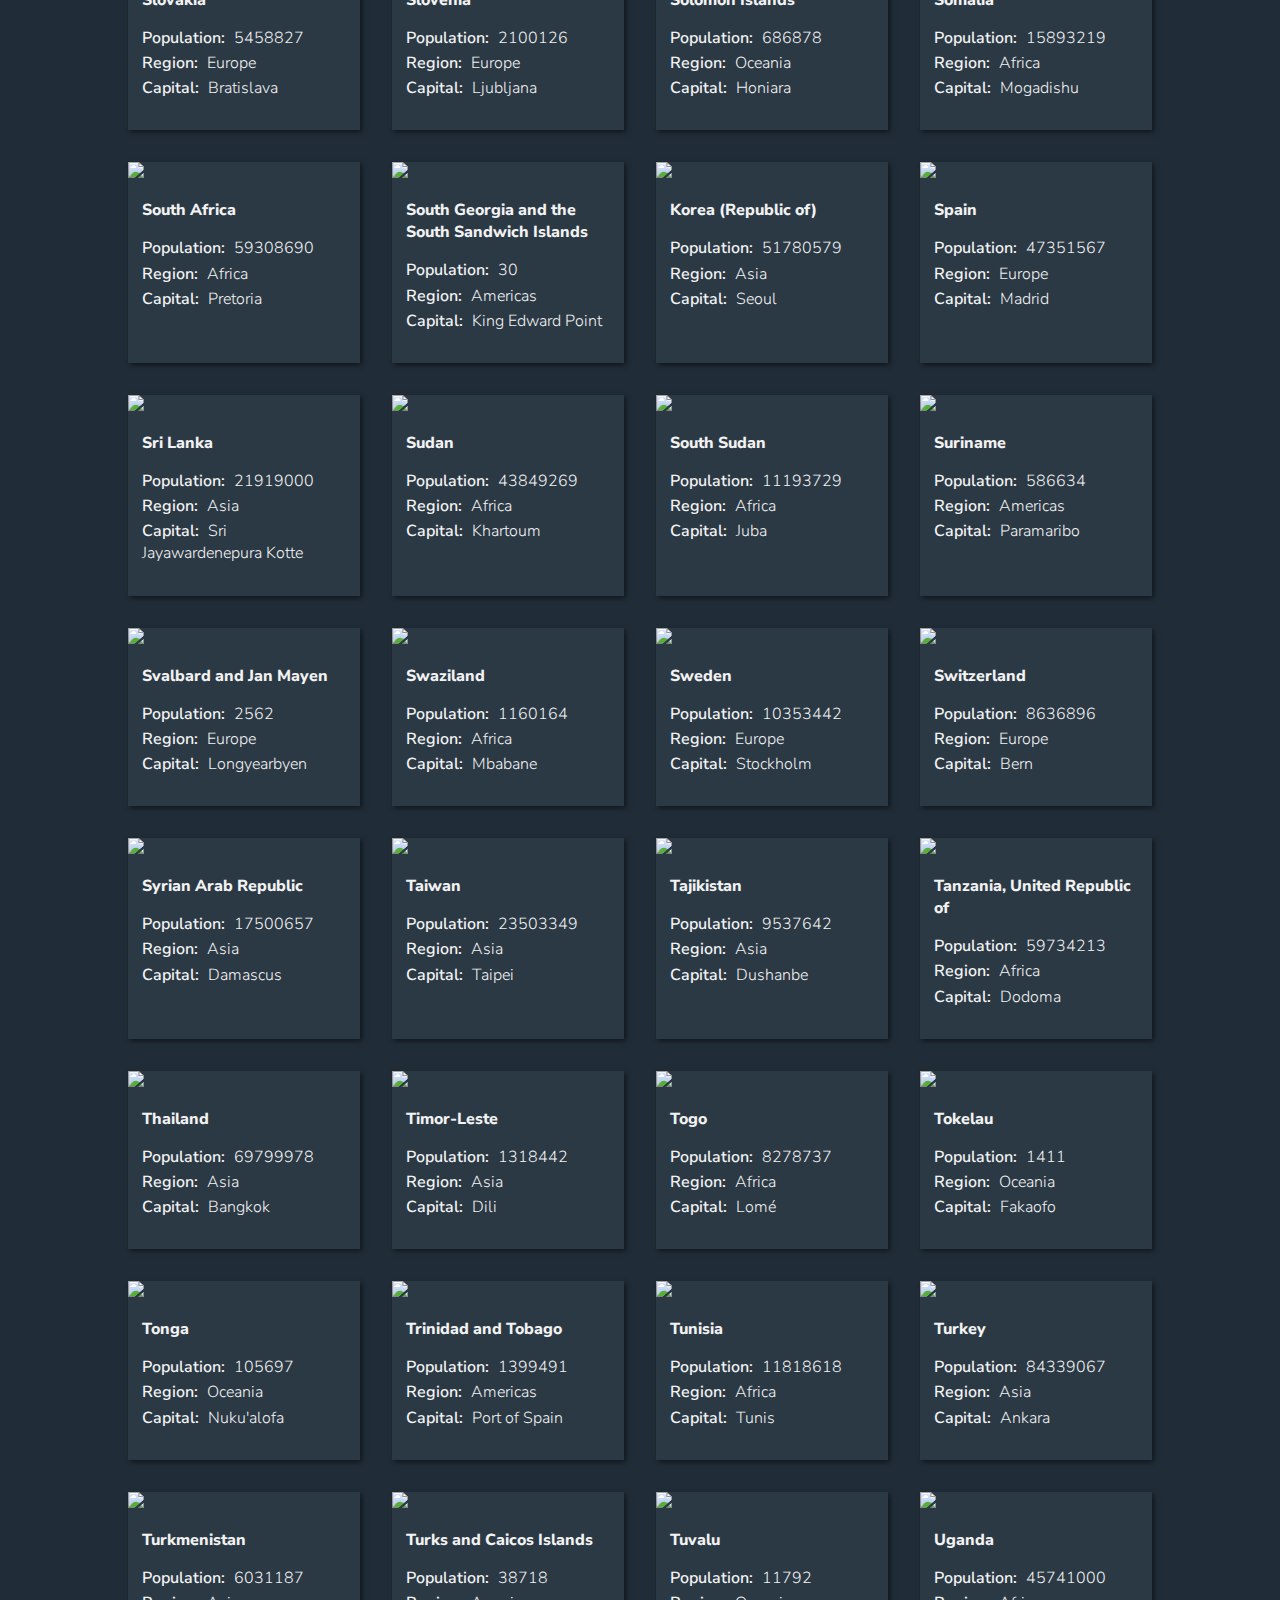
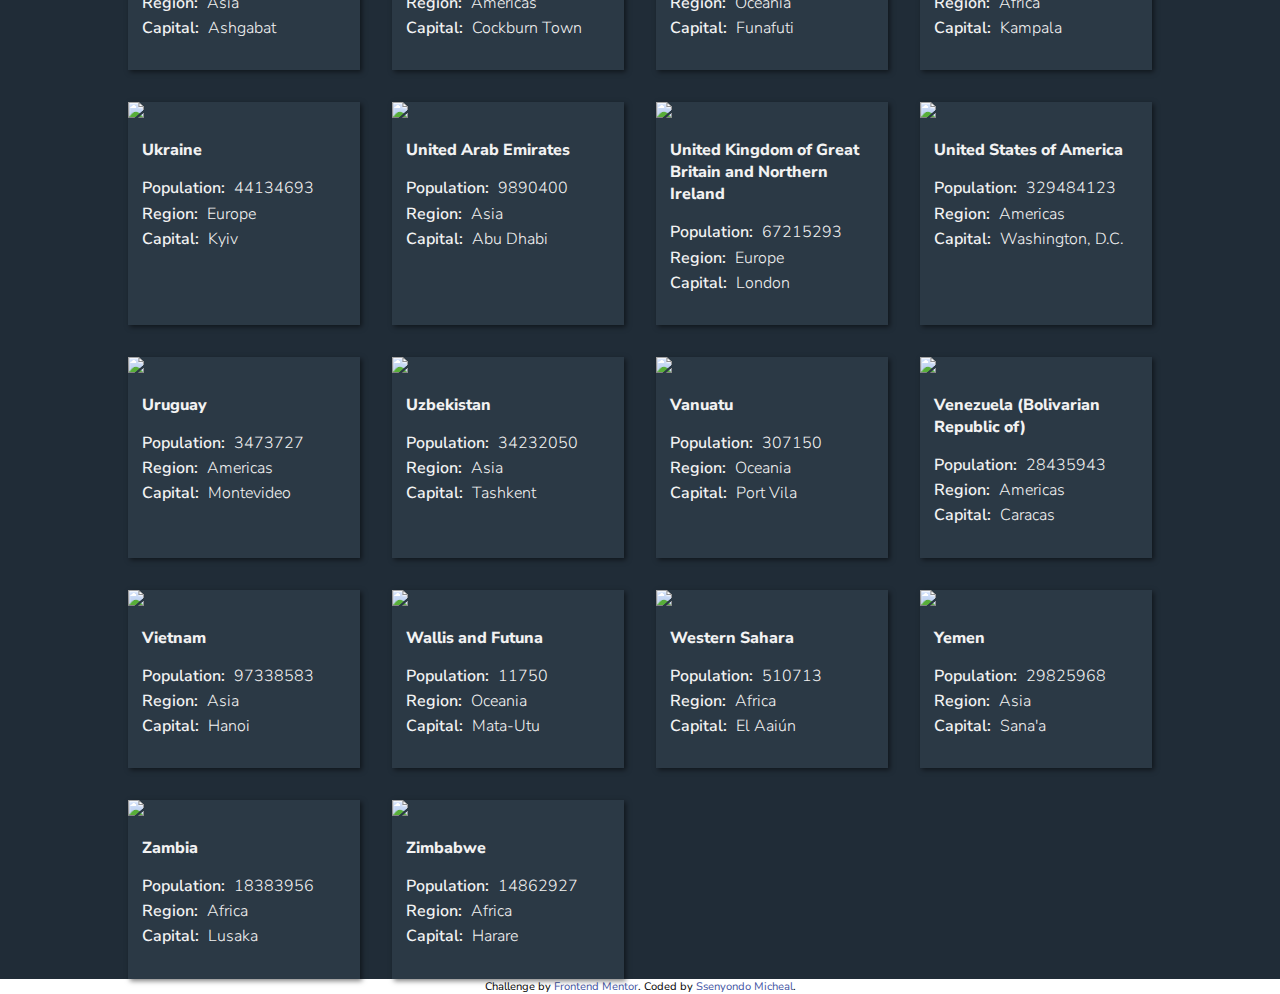
==== commit 0df9a0df: "adding style file" ====
--- a/index.html
+++ b/index.html
@@ -42,9 +42,7 @@
                 </div>
               </div>
               <div class="grid" id="grid">
-                 <div class="error" id="error">
-                    <strong>Ooops No country <em> much your input</em></strong>
-                 </div>
+                
               </div>
 
            </div>
--- a/style.css
+++ b/style.css
@@ -0,0 +1,342 @@
+*{
+    margin: 0;
+    padding: 0;
+    box-sizing: border-box;
+
+}
+
+/* -------------attribution------------- */
+.attribution
+ { font-size: 11px; 
+    text-align: center; 
+   
+ }
+.attribution a 
+ { 
+    color: hsl(228, 45%, 44%);
+ }
+ /* ---------------end------------------ */
+:root{
+    --color-background:rgb(32, 44, 55);
+    --color-element:rgb(43, 57, 69);
+    --color-input:hsl(0,0,100%);
+    --color-txt:hsl(0, 0%, 95%);
+    --fw-bold:800;
+    --fw-semi:600;
+    --fw-light:300;
+    --box-shadow:2px 2px 5px  rgba(0, 0, 0, .5);
+    ---color:hsl(0, 0%, 0%);
+    
+}
+body{
+    font-size: 14px;
+    font-family: 'Nunito Sans', sans-serif;
+}
+body.lightTheme{
+    --color-background:hsl(0, 0%, 98%);
+    --color-element:hsl(0, 0%, 100%);
+    --color-input:rgb(133, 133, 133);
+    --color-txt:hsl(200,15%,8%);
+    --box-shadow:1px 1px 11px 4px rgba(133,133,133,0.23);
+
+}
+/* -----------------------header---------------------------- */
+header{
+    position: fixed;
+    top: 0;
+    left: 0;
+    right: 0;
+    background:var(--color-element);
+    color:var(--color-txt);
+    height: 4rem;
+    box-shadow: var(--box-shadow);
+    z-index: 20;
+
+}
+nav{
+    height: 100%;
+    width: 80%;
+    margin: 0 auto;
+    display: flex;
+    align-items: center;
+    justify-content: space-between;
+}
+nav .title{
+    font-weight: var(--fw-bold);
+    font-size: 1.2em;
+}
+nav .theme{
+   font-weight: var(--fw-semi);
+   font-size: 1rem;
+   cursor: pointer;
+   transition: font-size .25s;
+}
+nav .theme:hover{
+    font-size: 1.08rem;
+}
+nav .theme i{
+    margin-right: .3em;
+}
+
+nav #mode{
+    margin-right: .4rem;
+}
+
+main{
+    min-height: 98vh;
+    width: 100%;
+    padding-top: 4rem;
+    background-color: var(--color-background);
+    color: var(--color-txt);
+}
+main .container{
+    /* height: 100%; */
+    width: 80%;
+    margin: 0 auto;
+}
+a{
+    color: var(--color-txt);
+    text-decoration: none;  
+    cursor: pointer;
+    transition: scale .25s ease-in;
+}
+a.hide{
+    display: none;
+}
+a:hover{
+    scale:.9.999;
+}
+/* ------------------top----------------- */
+.top{
+    margin-block: 1.5rem;
+    height: 15%;
+    width: 100%;
+    display: flex;
+  
+    align-items: center;
+    justify-content: space-between;
+
+}
+.top .input-group{
+    box-shadow: var(--box-shadow);
+}
+.top .input-group:first-child{
+    display: flex;
+    align-items: center;
+
+    background-color: var(--color-element);
+    width: 19rem;
+    padding: .4em 0;
+    display: inline-block;
+}
+.top #filter{
+    display: flex;
+    align-items: center;
+
+    background-color: var(--color-element);
+    width: 11rem;
+    padding: .4em;
+    
+    display: inline-block;
+}
+.continent{
+    width: 100%;
+   
+}
+.top .input-group i{
+    font-size: 1.2rem;
+    margin: 0 .5rem;
+}
+.top .input-group input, select{
+    outline: none;
+    border: 0;
+    background-color: transparent;
+    color: var(--color-input);
+    font-size: 1.2rem;
+}
+select{
+    padding-left: 1em;
+    padding-right: 2em;
+    background: var(--color-element);
+    border: 0;
+    cursor: pointer;
+}
+.button{
+    font-size: 1em;
+    padding: .3em 1.5em;
+    background: var(--color-element);
+    box-shadow: var(--box-shadow);
+    border-radius: 5px;
+    font-weight: var(--fw-light);
+}
+.button i{
+    margin-right: .6rem;
+}
+.grid{
+    position: relative;
+    display: grid;
+    grid-template-columns: repeat(4,1fr);
+    gap: 2rem;
+}
+.error{
+    position: absolute;
+    width: 100%;
+    font-size: 2em;
+    display: none;
+    color: hsl(0, 50%, 60%);
+}
+.card{
+    background: var(--color-element);
+    box-shadow: var(--box-shadow);
+}
+.image{
+    width: 100%;
+}
+.card h1{
+    font-weight: var(--fw-bold);
+    font-size: 1rem;
+    margin-block: 1rem;
+}
+.content{
+    padding: 0 1em;
+    padding-bottom: 2em;
+}
+ p{
+    font-size: 1rem;
+    font-weight: var(--fw-semi);
+    color: var(--color-txt);
+    margin-bottom: .2rem;
+    
+}
+ span{
+    font-weight: var(--fw-light);
+    margin-left: .3rem;
+}
+
+
+/* ------------------------details-------------- */
+.grid-box{
+    display: flex;
+    align-items: center;
+    justify-content: center;
+}
+.card-1{
+  
+   display: grid;
+   grid-template-columns: repeat(3,1fr);
+   width: 100%;
+   gap: 6rem;
+   
+}
+
+.image-box{
+    
+    width:max-content;
+    overflow: hidden;
+    box-shadow: var(--box-shadow);
+}
+.image-box .image{
+    width: 25rem;
+    display: block;
+    height: 100%;
+    
+}
+
+.country-info{
+    
+   
+    grid-column: span 2;
+    display: grid;
+    grid-template-columns: repeat(2,1fr);
+    gap: 1.5rem;
+    padding: .6rem 0;
+   
+}
+.country-info .title {
+  grid-column: 1/-1;
+}
+.country-info .border-info{
+   grid-column: 1/2;
+   grid-row: 2/3;
+
+}
+.country-info .inner-info{
+    grid-column: 2/-1;
+    grid-row: 2/3;
+}
+.country-info .borders{
+    grid-column: 1/-1;
+    
+    
+    /* display: grid;
+    grid-template-columns: repeat(1,1fr); */
+    gap: .4rem;
+}
+.btn{
+    font-size: 1em;
+    padding: .3em .6em;
+    background: var(--color-element);
+    display: inline-block;
+    margin: .5rem;
+    box-shadow: var(--box-shadow);
+    cursor: pointer;
+    border-radius: 5px;
+}
+@media screen and (max-width:768px){
+    .grid{
+        display: grid;
+        grid-template-columns: repeat(3,1fr);
+    }
+}
+
+@media screen and (max-width:375px){
+    .top{
+        flex-direction: column;
+        align-items: flex-start;
+        height: 15%;
+        margin-bottom: 1rem;
+    }
+    .top .input-group{
+        margin: .8em 0;
+
+    }
+    header .title{
+        font-size:.8rem ;
+    }
+    
+    .top #filter{
+        width:8rem ;
+    }
+    select{
+        font-size: .8rem;
+        border: none;
+        padding-left: 1em;
+        padding-right: 2em;
+        color: var(--color-input);
+        
+    }
+    .top .button{
+        margin-top: 1rem;
+    }
+    .grid{
+        display: grid;
+        grid-template-columns: repeat(1,1fr);
+    }
+
+    /* ----------------------details------------ */
+    .card-1{
+        grid-template-columns: repeat(1,1fr);
+        gap: revert;
+    }
+    .image-box{
+        width: 100%;
+    }
+    .image-box .image{
+        width: 18rem;
+    }
+
+    .country-info{
+        display: flex;
+        flex-direction: column;
+    }
+}
